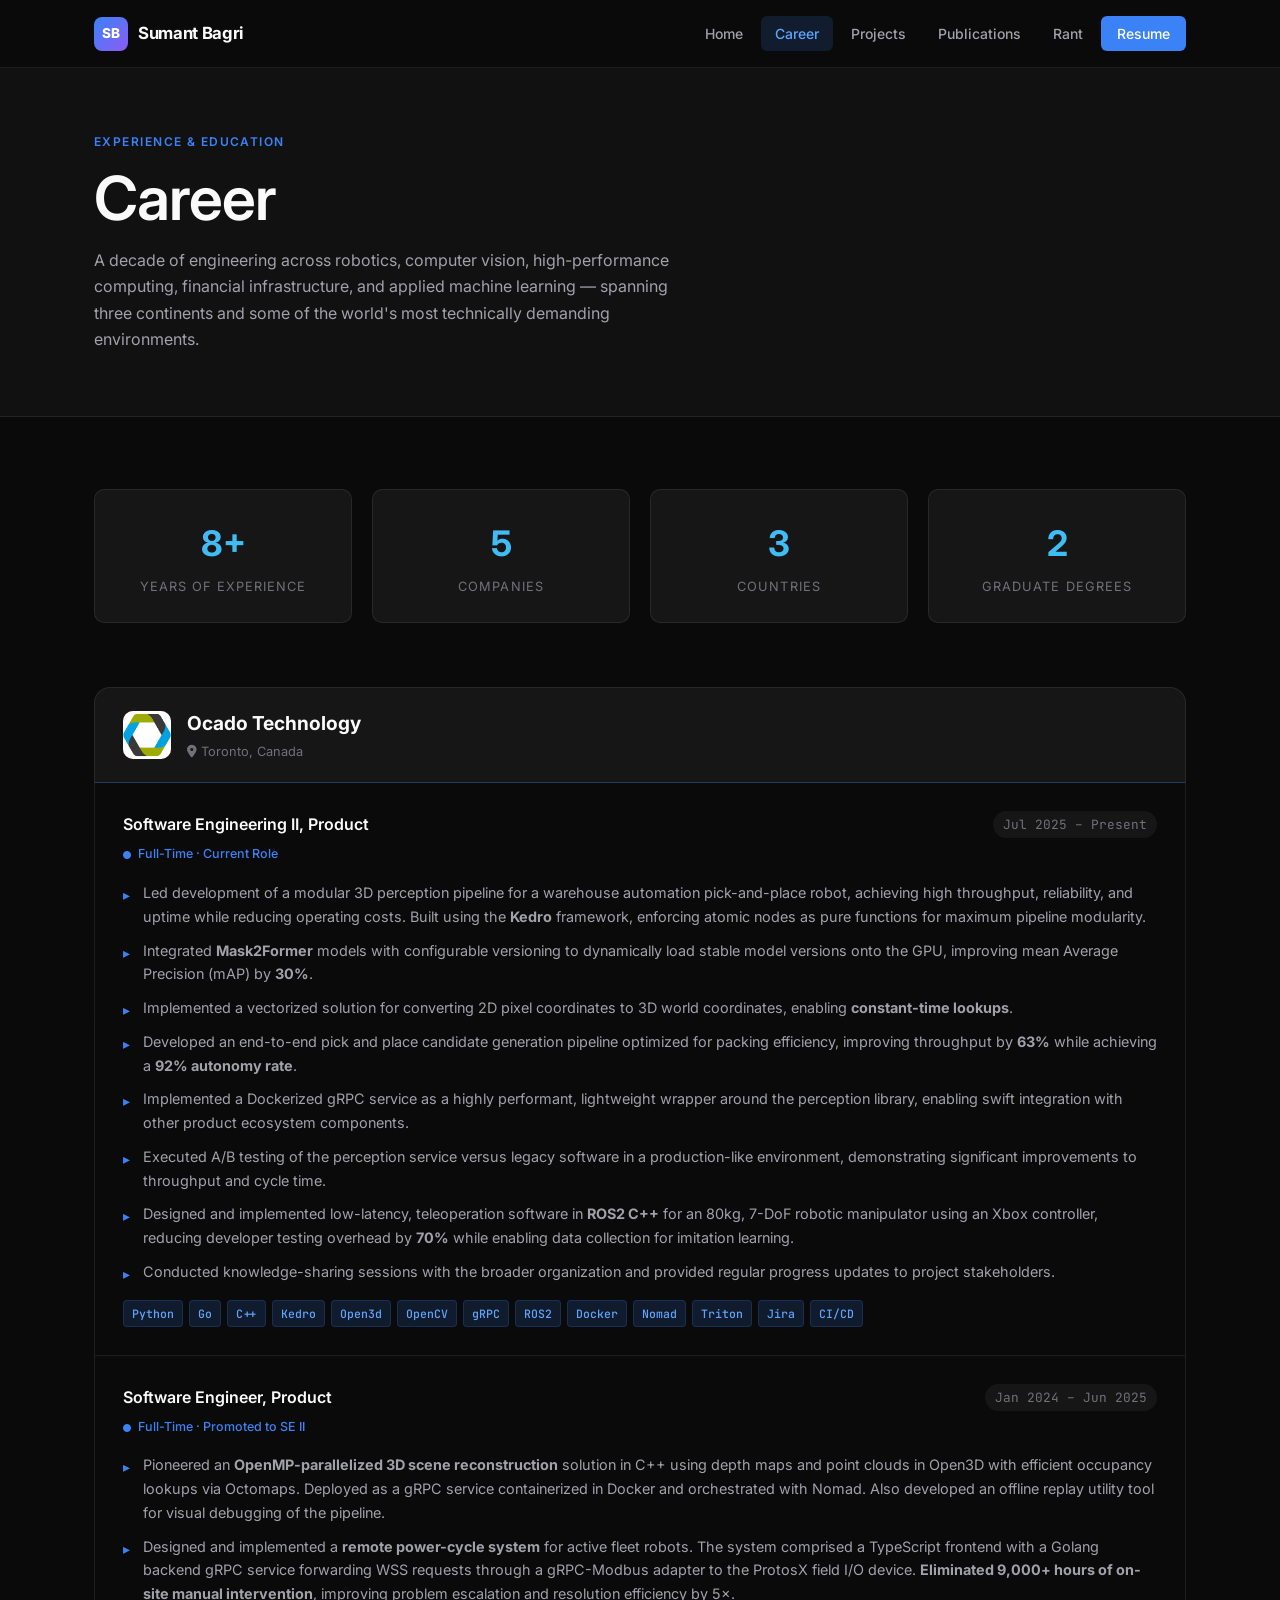
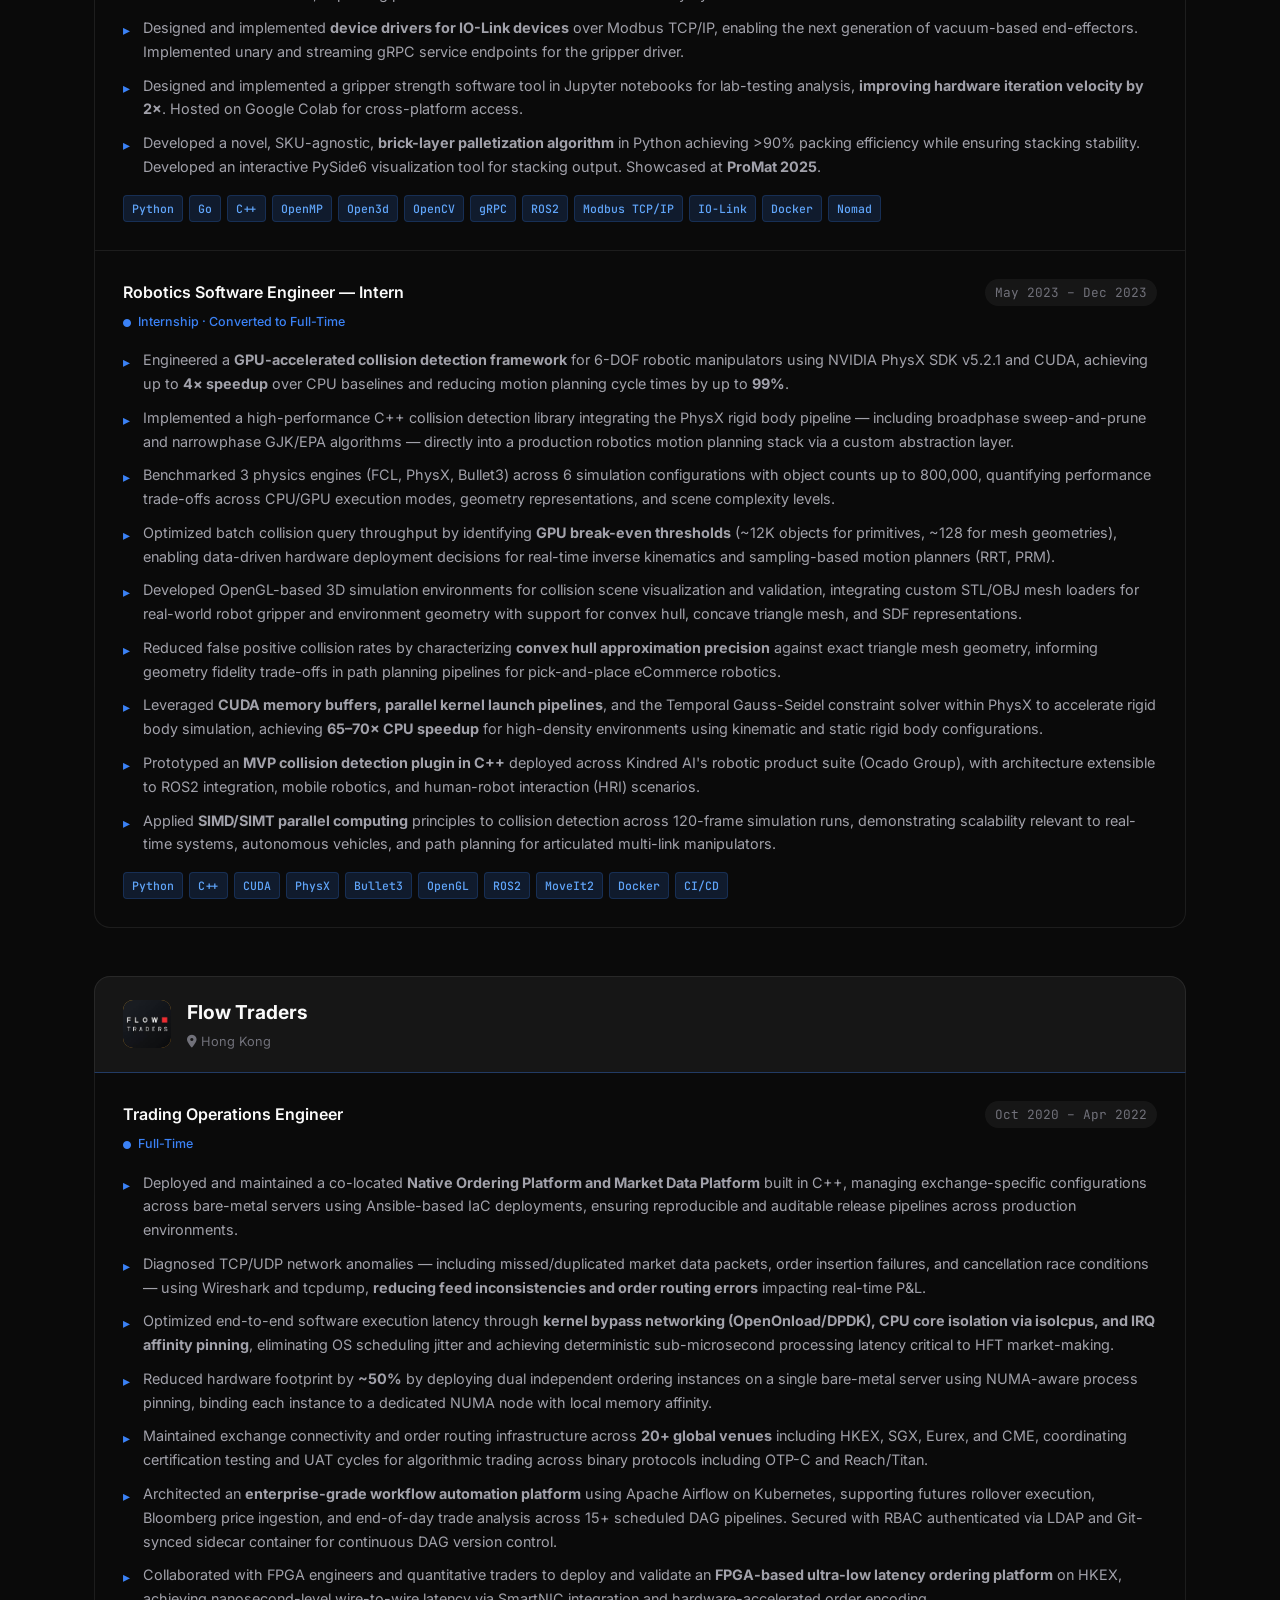
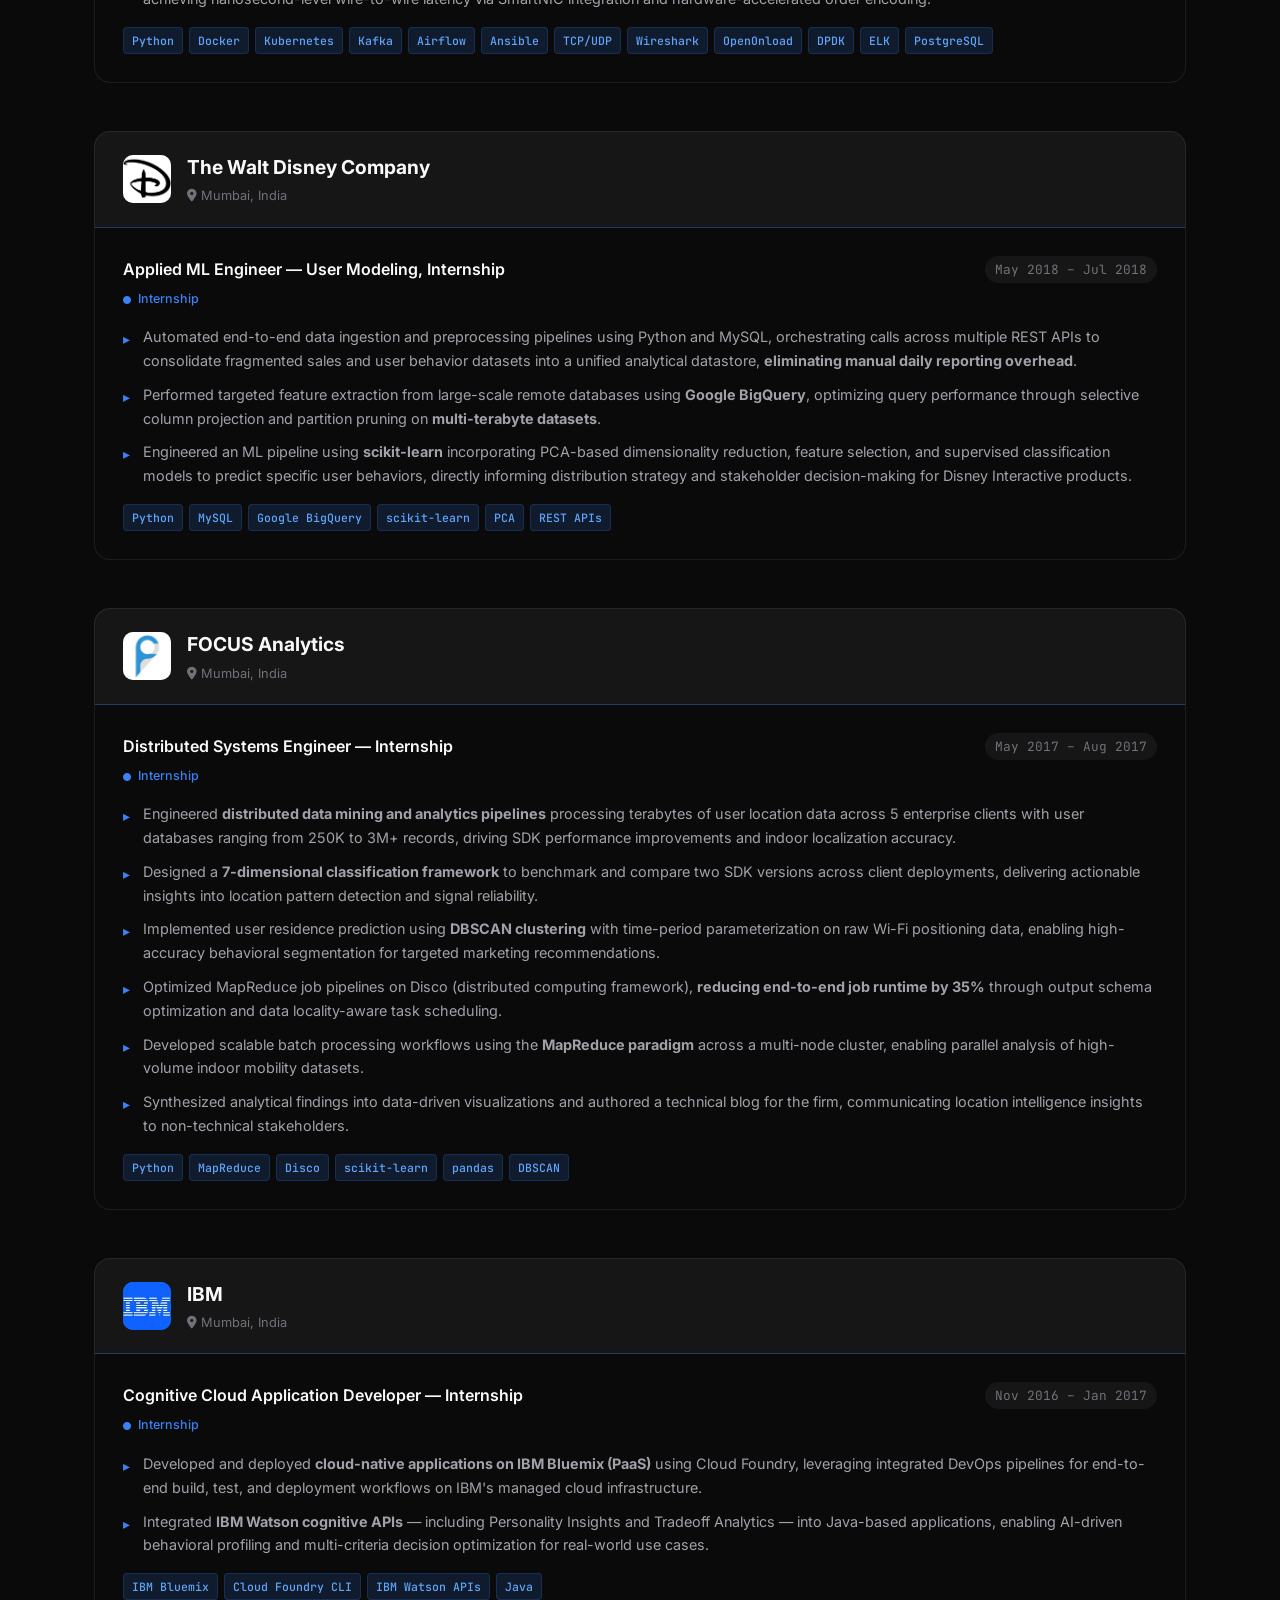
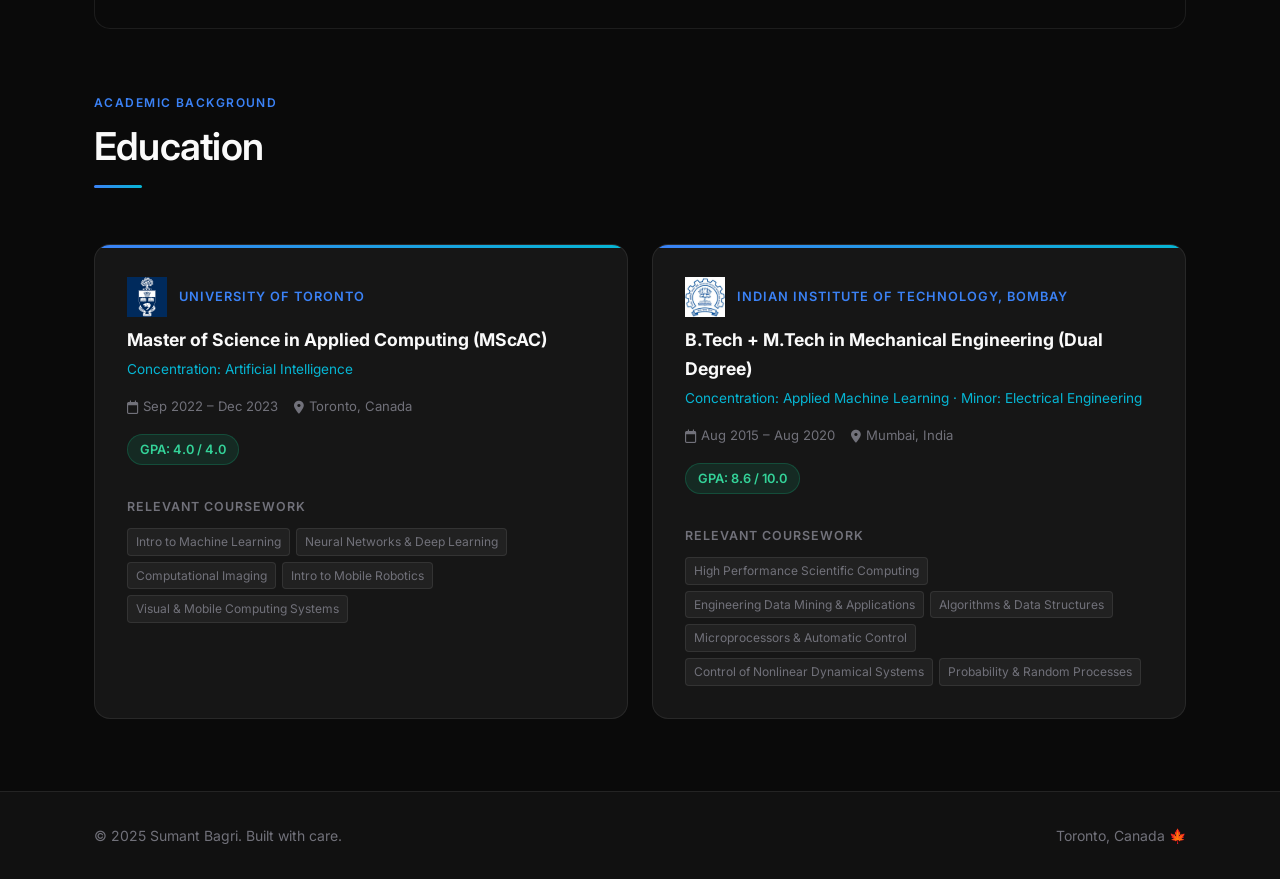
==== career.html @ d5272eb3 "Initial commit: launch personal portfolio site Add full static website with homepage, career timelin" ====
<!DOCTYPE html>
<html lang="en">
<head>
    <meta charset="UTF-8" />
    <meta name="viewport" content="width=device-width, initial-scale=1.0" />
    <title>Career — Sumant Bagri</title>
    <meta name="description" content="Career history and experience of Sumant Bagri — Robotics & AI Software Engineer." />
    <link rel="preconnect" href="https://fonts.googleapis.com" />
    <link rel="preconnect" href="https://fonts.gstatic.com" crossorigin />
    <link href="https://fonts.googleapis.com/css2?family=Inter:wght@400;500;600;700;800&family=JetBrains+Mono:wght@400;500&display=swap" rel="stylesheet" />
    <link rel="stylesheet" href="https://cdnjs.cloudflare.com/ajax/libs/font-awesome/6.5.0/css/all.min.css" />
    <link rel="stylesheet" href="css/style.css" />
</head>
<body>

<!-- NAVBAR -->
<nav class="navbar">
    <div class="nav-inner">
        <a href="index.html" class="nav-logo">
            <div class="logo-mark">SB</div>
            Sumant Bagri
        </a>
        <div class="nav-links">
            <a href="index.html">Home</a>
            <a href="career.html" class="active">Career</a>
            <a href="projects.html">Projects</a>
            <a href="publications.html">Publications</a>
            <a href="rant.html">Rant</a>
            <a href="resume.html" class="nav-cta">Resume</a>
        </div>
        <div class="nav-toggle" aria-label="Toggle navigation">
            <span></span><span></span><span></span>
        </div>
    </div>
</nav>

<!-- PAGE HERO -->
<div class="page-hero">
    <div class="container">
        <p class="eyebrow">Experience & Education</p>
        <h1>Career</h1>
        <p>
            A decade of engineering across robotics, computer vision, high-performance computing,
            financial infrastructure, and applied machine learning — spanning three continents and
            some of the world's most technically demanding environments.
        </p>
    </div>
</div>

<!-- MAIN CONTENT -->
<main class="section">
    <div class="container">

        <!-- Stats -->
        <div class="career-stats">
            <div class="stat-card fade-up">
                <div class="stat-number">8+</div>
                <div class="stat-label">Years of Experience</div>
            </div>
            <div class="stat-card fade-up fade-up-delay-1">
                <div class="stat-number">5</div>
                <div class="stat-label">Companies</div>
            </div>
            <div class="stat-card fade-up fade-up-delay-2">
                <div class="stat-number">3</div>
                <div class="stat-label">Countries</div>
            </div>
            <div class="stat-card fade-up fade-up-delay-3">
                <div class="stat-number">2</div>
                <div class="stat-label">Graduate Degrees</div>
            </div>
        </div>

        <!-- ── OCADO TECHNOLOGY ── -->
        <div class="company-block fade-up">
            <div class="company-header">
                <div class="company-logo co-ocado"><img src="assets/ocado_technology_logo.png" alt="Ocado Technology" /></div>
                <div>
                    <div class="company-name">Ocado Technology</div>
                    <div class="company-location"><i class="fas fa-map-marker-alt"></i> Toronto, Canada</div>
                </div>
            </div>
            <div class="company-roles">

                <!-- SE II -->
                <div class="role-entry">
                    <div class="role-header">
                        <span class="role-title">Software Engineering II, Product</span>
                        <span class="role-period">Jul 2025 – Present</span>
                    </div>
                    <div class="role-type"><i class="fas fa-circle" style="font-size: 0.5rem; margin-right: 4px;"></i> Full-Time · Current Role</div>
                    <ul class="role-achievements">
                        <li>Led development of a modular 3D perception pipeline for a warehouse automation pick-and-place robot, achieving high throughput, reliability, and uptime while reducing operating costs. Built using the <strong>Kedro</strong> framework, enforcing atomic nodes as pure functions for maximum pipeline modularity.</li>
                        <li>Integrated <strong>Mask2Former</strong> models with configurable versioning to dynamically load stable model versions onto the GPU, improving mean Average Precision (mAP) by <strong>30%</strong>.</li>
                        <li>Implemented a vectorized solution for converting 2D pixel coordinates to 3D world coordinates, enabling <strong>constant-time lookups</strong>.</li>
                        <li>Developed an end-to-end pick and place candidate generation pipeline optimized for packing efficiency, improving throughput by <strong>63%</strong> while achieving a <strong>92% autonomy rate</strong>.</li>
                        <li>Implemented a Dockerized gRPC service as a highly performant, lightweight wrapper around the perception library, enabling swift integration with other product ecosystem components.</li>
                        <li>Executed A/B testing of the perception service versus legacy software in a production-like environment, demonstrating significant improvements to throughput and cycle time.</li>
                        <li>Designed and implemented low-latency, teleoperation software in <strong>ROS2 C++</strong> for an 80kg, 7-DoF robotic manipulator using an Xbox controller, reducing developer testing overhead by <strong>70%</strong> while enabling data collection for imitation learning.</li>
                        <li>Conducted knowledge-sharing sessions with the broader organization and provided regular progress updates to project stakeholders.</li>
                    </ul>
                    <div class="role-skills">
                        <span class="role-skill">Python</span><span class="role-skill">Go</span><span class="role-skill">C++</span><span class="role-skill">Kedro</span><span class="role-skill">Open3d</span><span class="role-skill">OpenCV</span><span class="role-skill">gRPC</span><span class="role-skill">ROS2</span><span class="role-skill">Docker</span><span class="role-skill">Nomad</span><span class="role-skill">Triton</span><span class="role-skill">Jira</span><span class="role-skill">CI/CD</span>
                    </div>
                </div>

                <!-- SE -->
                <div class="role-entry">
                    <div class="role-header">
                        <span class="role-title">Software Engineer, Product</span>
                        <span class="role-period">Jan 2024 – Jun 2025</span>
                    </div>
                    <div class="role-type"><i class="fas fa-circle" style="font-size: 0.5rem; margin-right: 4px;"></i> Full-Time · Promoted to SE II</div>
                    <ul class="role-achievements">
                        <li>Pioneered an <strong>OpenMP-parallelized 3D scene reconstruction</strong> solution in C++ using depth maps and point clouds in Open3D with efficient occupancy lookups via Octomaps. Deployed as a gRPC service containerized in Docker and orchestrated with Nomad. Also developed an offline replay utility tool for visual debugging of the pipeline.</li>
                        <li>Designed and implemented a <strong>remote power-cycle system</strong> for active fleet robots. The system comprised a TypeScript frontend with a Golang backend gRPC service forwarding WSS requests through a gRPC-Modbus adapter to the ProtosX field I/O device. <strong>Eliminated 9,000+ hours of on-site manual intervention</strong>, improving problem escalation and resolution efficiency by 5×.</li>
                        <li>Designed and implemented <strong>device drivers for IO-Link devices</strong> over Modbus TCP/IP, enabling the next generation of vacuum-based end-effectors. Implemented unary and streaming gRPC service endpoints for the gripper driver.</li>
                        <li>Designed and implemented a gripper strength software tool in Jupyter notebooks for lab-testing analysis, <strong>improving hardware iteration velocity by 2×</strong>. Hosted on Google Colab for cross-platform access.</li>
                        <li>Developed a novel, SKU-agnostic, <strong>brick-layer palletization algorithm</strong> in Python achieving &gt;90% packing efficiency while ensuring stacking stability. Developed an interactive PySide6 visualization tool for stacking output. Showcased at <strong>ProMat 2025</strong>.</li>
                    </ul>
                    <div class="role-skills">
                        <span class="role-skill">Python</span><span class="role-skill">Go</span><span class="role-skill">C++</span><span class="role-skill">OpenMP</span><span class="role-skill">Open3d</span><span class="role-skill">OpenCV</span><span class="role-skill">gRPC</span><span class="role-skill">ROS2</span><span class="role-skill">Modbus TCP/IP</span><span class="role-skill">IO-Link</span><span class="role-skill">Docker</span><span class="role-skill">Nomad</span>
                    </div>
                </div>

                <!-- Intern -->
                <div class="role-entry">
                    <div class="role-header">
                        <span class="role-title">Robotics Software Engineer — Intern</span>
                        <span class="role-period">May 2023 – Dec 2023</span>
                    </div>
                    <div class="role-type"><i class="fas fa-circle" style="font-size: 0.5rem; margin-right: 4px;"></i> Internship · Converted to Full-Time</div>
                    <ul class="role-achievements">
                        <li>Engineered a <strong>GPU-accelerated collision detection framework</strong> for 6-DOF robotic manipulators using NVIDIA PhysX SDK v5.2.1 and CUDA, achieving up to <strong>4× speedup</strong> over CPU baselines and reducing motion planning cycle times by up to <strong>99%</strong>.</li>
                        <li>Implemented a high-performance C++ collision detection library integrating the PhysX rigid body pipeline — including broadphase sweep-and-prune and narrowphase GJK/EPA algorithms — directly into a production robotics motion planning stack via a custom abstraction layer.</li>
                        <li>Benchmarked 3 physics engines (FCL, PhysX, Bullet3) across 6 simulation configurations with object counts up to 800,000, quantifying performance trade-offs across CPU/GPU execution modes, geometry representations, and scene complexity levels.</li>
                        <li>Optimized batch collision query throughput by identifying <strong>GPU break-even thresholds</strong> (~12K objects for primitives, ~128 for mesh geometries), enabling data-driven hardware deployment decisions for real-time inverse kinematics and sampling-based motion planners (RRT, PRM).</li>
                        <li>Developed OpenGL-based 3D simulation environments for collision scene visualization and validation, integrating custom STL/OBJ mesh loaders for real-world robot gripper and environment geometry with support for convex hull, concave triangle mesh, and SDF representations.</li>
                        <li>Reduced false positive collision rates by characterizing <strong>convex hull approximation precision</strong> against exact triangle mesh geometry, informing geometry fidelity trade-offs in path planning pipelines for pick-and-place eCommerce robotics.</li>
                        <li>Leveraged <strong>CUDA memory buffers, parallel kernel launch pipelines</strong>, and the Temporal Gauss-Seidel constraint solver within PhysX to accelerate rigid body simulation, achieving <strong>65–70× CPU speedup</strong> for high-density environments using kinematic and static rigid body configurations.</li>
                        <li>Prototyped an <strong>MVP collision detection plugin in C++</strong> deployed across Kindred AI's robotic product suite (Ocado Group), with architecture extensible to ROS2 integration, mobile robotics, and human-robot interaction (HRI) scenarios.</li>
                        <li>Applied <strong>SIMD/SIMT parallel computing</strong> principles to collision detection across 120-frame simulation runs, demonstrating scalability relevant to real-time systems, autonomous vehicles, and path planning for articulated multi-link manipulators.</li>
                    </ul>
                    <div class="role-skills">
                        <span class="role-skill">Python</span><span class="role-skill">C++</span><span class="role-skill">CUDA</span><span class="role-skill">PhysX</span><span class="role-skill">Bullet3</span><span class="role-skill">OpenGL</span><span class="role-skill">ROS2</span><span class="role-skill">MoveIt2</span><span class="role-skill">Docker</span><span class="role-skill">CI/CD</span>
                    </div>
                </div>
            </div>
        </div>

        <!-- ── FLOW TRADERS ── -->
        <div class="company-block fade-up">
            <div class="company-header">
                <div class="company-logo co-flow"><img src="assets/ft_logo.jpeg" alt="Flow Traders" /></div>
                <div>
                    <div class="company-name">Flow Traders</div>
                    <div class="company-location"><i class="fas fa-map-marker-alt"></i> Hong Kong</div>
                </div>
            </div>
            <div class="company-roles">
                <div class="role-entry">
                    <div class="role-header">
                        <span class="role-title">Trading Operations Engineer</span>
                        <span class="role-period">Oct 2020 – Apr 2022</span>
                    </div>
                    <div class="role-type"><i class="fas fa-circle" style="font-size: 0.5rem; margin-right: 4px;"></i> Full-Time</div>
                    <ul class="role-achievements">
                        <li>Deployed and maintained a co-located <strong>Native Ordering Platform and Market Data Platform</strong> built in C++, managing exchange-specific configurations across bare-metal servers using Ansible-based IaC deployments, ensuring reproducible and auditable release pipelines across production environments.</li>
                        <li>Diagnosed TCP/UDP network anomalies — including missed/duplicated market data packets, order insertion failures, and cancellation race conditions — using Wireshark and tcpdump, <strong>reducing feed inconsistencies and order routing errors</strong> impacting real-time P&amp;L.</li>
                        <li>Optimized end-to-end software execution latency through <strong>kernel bypass networking (OpenOnload/DPDK), CPU core isolation via isolcpus, and IRQ affinity pinning</strong>, eliminating OS scheduling jitter and achieving deterministic sub-microsecond processing latency critical to HFT market-making.</li>
                        <li>Reduced hardware footprint by <strong>~50%</strong> by deploying dual independent ordering instances on a single bare-metal server using NUMA-aware process pinning, binding each instance to a dedicated NUMA node with local memory affinity.</li>
                        <li>Maintained exchange connectivity and order routing infrastructure across <strong>20+ global venues</strong> including HKEX, SGX, Eurex, and CME, coordinating certification testing and UAT cycles for algorithmic trading across binary protocols including OTP-C and Reach/Titan.</li>
                        <li>Architected an <strong>enterprise-grade workflow automation platform</strong> using Apache Airflow on Kubernetes, supporting futures rollover execution, Bloomberg price ingestion, and end-of-day trade analysis across 15+ scheduled DAG pipelines. Secured with RBAC authenticated via LDAP and Git-synced sidecar container for continuous DAG version control.</li>
                        <li>Collaborated with FPGA engineers and quantitative traders to deploy and validate an <strong>FPGA-based ultra-low latency ordering platform</strong> on HKEX, achieving nanosecond-level wire-to-wire latency via SmartNIC integration and hardware-accelerated order encoding.</li>
                    </ul>
                    <div class="role-skills">
                        <span class="role-skill">Python</span><span class="role-skill">Docker</span><span class="role-skill">Kubernetes</span><span class="role-skill">Kafka</span><span class="role-skill">Airflow</span><span class="role-skill">Ansible</span><span class="role-skill">TCP/UDP</span><span class="role-skill">Wireshark</span><span class="role-skill">OpenOnload</span><span class="role-skill">DPDK</span><span class="role-skill">ELK</span><span class="role-skill">PostgreSQL</span>
                    </div>
                </div>
            </div>
        </div>

        <!-- ── DISNEY ── -->
        <div class="company-block fade-up">
            <div class="company-header">
                <div class="company-logo co-disney"><img src="assets/walt_disney_logo.png" alt="The Walt Disney Company" /></div>
                <div>
                    <div class="company-name">The Walt Disney Company</div>
                    <div class="company-location"><i class="fas fa-map-marker-alt"></i> Mumbai, India</div>
                </div>
            </div>
            <div class="company-roles">
                <div class="role-entry">
                    <div class="role-header">
                        <span class="role-title">Applied ML Engineer — User Modeling, Internship</span>
                        <span class="role-period">May 2018 – Jul 2018</span>
                    </div>
                    <div class="role-type"><i class="fas fa-circle" style="font-size: 0.5rem; margin-right: 4px;"></i> Internship</div>
                    <ul class="role-achievements">
                        <li>Automated end-to-end data ingestion and preprocessing pipelines using Python and MySQL, orchestrating calls across multiple REST APIs to consolidate fragmented sales and user behavior datasets into a unified analytical datastore, <strong>eliminating manual daily reporting overhead</strong>.</li>
                        <li>Performed targeted feature extraction from large-scale remote databases using <strong>Google BigQuery</strong>, optimizing query performance through selective column projection and partition pruning on <strong>multi-terabyte datasets</strong>.</li>
                        <li>Engineered an ML pipeline using <strong>scikit-learn</strong> incorporating PCA-based dimensionality reduction, feature selection, and supervised classification models to predict specific user behaviors, directly informing distribution strategy and stakeholder decision-making for Disney Interactive products.</li>
                    </ul>
                    <div class="role-skills">
                        <span class="role-skill">Python</span><span class="role-skill">MySQL</span><span class="role-skill">Google BigQuery</span><span class="role-skill">scikit-learn</span><span class="role-skill">PCA</span><span class="role-skill">REST APIs</span>
                    </div>
                </div>
            </div>
        </div>

        <!-- ── FOCUS ANALYTICS ── -->
        <div class="company-block fade-up">
            <div class="company-header">
                <div class="company-logo co-focus"><img src="assets/focus_analytics_logo.jpeg" alt="FOCUS Analytics" /></div>
                <div>
                    <div class="company-name">FOCUS Analytics</div>
                    <div class="company-location"><i class="fas fa-map-marker-alt"></i> Mumbai, India</div>
                </div>
            </div>
            <div class="company-roles">
                <div class="role-entry">
                    <div class="role-header">
                        <span class="role-title">Distributed Systems Engineer — Internship</span>
                        <span class="role-period">May 2017 – Aug 2017</span>
                    </div>
                    <div class="role-type"><i class="fas fa-circle" style="font-size: 0.5rem; margin-right: 4px;"></i> Internship</div>
                    <ul class="role-achievements">
                        <li>Engineered <strong>distributed data mining and analytics pipelines</strong> processing terabytes of user location data across 5 enterprise clients with user databases ranging from 250K to 3M+ records, driving SDK performance improvements and indoor localization accuracy.</li>
                        <li>Designed a <strong>7-dimensional classification framework</strong> to benchmark and compare two SDK versions across client deployments, delivering actionable insights into location pattern detection and signal reliability.</li>
                        <li>Implemented user residence prediction using <strong>DBSCAN clustering</strong> with time-period parameterization on raw Wi-Fi positioning data, enabling high-accuracy behavioral segmentation for targeted marketing recommendations.</li>
                        <li>Optimized MapReduce job pipelines on Disco (distributed computing framework), <strong>reducing end-to-end job runtime by 35%</strong> through output schema optimization and data locality-aware task scheduling.</li>
                        <li>Developed scalable batch processing workflows using the <strong>MapReduce paradigm</strong> across a multi-node cluster, enabling parallel analysis of high-volume indoor mobility datasets.</li>
                        <li>Synthesized analytical findings into data-driven visualizations and authored a technical blog for the firm, communicating location intelligence insights to non-technical stakeholders.</li>
                    </ul>
                    <div class="role-skills">
                        <span class="role-skill">Python</span><span class="role-skill">MapReduce</span><span class="role-skill">Disco</span><span class="role-skill">scikit-learn</span><span class="role-skill">pandas</span><span class="role-skill">DBSCAN</span>
                    </div>
                </div>
            </div>
        </div>

        <!-- ── IBM ── -->
        <div class="company-block fade-up">
            <div class="company-header">
                <div class="company-logo co-ibm"><img src="assets/ibm_logo.jpeg" alt="IBM" /></div>
                <div>
                    <div class="company-name">IBM</div>
                    <div class="company-location"><i class="fas fa-map-marker-alt"></i> Mumbai, India</div>
                </div>
            </div>
            <div class="company-roles">
                <div class="role-entry">
                    <div class="role-header">
                        <span class="role-title">Cognitive Cloud Application Developer — Internship</span>
                        <span class="role-period">Nov 2016 – Jan 2017</span>
                    </div>
                    <div class="role-type"><i class="fas fa-circle" style="font-size: 0.5rem; margin-right: 4px;"></i> Internship</div>
                    <ul class="role-achievements">
                        <li>Developed and deployed <strong>cloud-native applications on IBM Bluemix (PaaS)</strong> using Cloud Foundry, leveraging integrated DevOps pipelines for end-to-end build, test, and deployment workflows on IBM's managed cloud infrastructure.</li>
                        <li>Integrated <strong>IBM Watson cognitive APIs</strong> — including Personality Insights and Tradeoff Analytics — into Java-based applications, enabling AI-driven behavioral profiling and multi-criteria decision optimization for real-world use cases.</li>
                    </ul>
                    <div class="role-skills">
                        <span class="role-skill">IBM Bluemix</span><span class="role-skill">Cloud Foundry CLI</span><span class="role-skill">IBM Watson APIs</span><span class="role-skill">Java</span>
                    </div>
                </div>
            </div>
        </div>

        <!-- ── EDUCATION ── -->
        <div class="fade-up" style="margin-top: 64px;">
            <div class="section-header">
                <p class="eyebrow">Academic Background</p>
                <h2>Education</h2>
                <span class="section-divider"></span>
            </div>
            <div class="edu-grid">
                <div class="edu-card fade-up fade-up-delay-1">
                    <div class="edu-logo-header">
                        <img src="assets/uoft_logo.png" alt="University of Toronto" class="edu-logo" />
                        <div class="edu-institution">University of Toronto</div>
                    </div>
                    <div class="edu-degree">Master of Science in Applied Computing (MScAC)</div>
                    <div class="edu-conc">Concentration: Artificial Intelligence</div>
                    <div class="edu-meta">
                        <span class="edu-meta-item"><i class="far fa-calendar"></i> Sep 2022 – Dec 2023</span>
                        <span class="edu-meta-item"><i class="fas fa-map-marker-alt"></i> Toronto, Canada</span>
                    </div>
                    <div class="edu-gpa">GPA: 4.0 / 4.0</div>
                    <div class="coursework">
                        <div class="coursework-title">Relevant Coursework</div>
                        <div class="course-tags">
                            <span class="course-tag">Intro to Machine Learning</span>
                            <span class="course-tag">Neural Networks & Deep Learning</span>
                            <span class="course-tag">Computational Imaging</span>
                            <span class="course-tag">Intro to Mobile Robotics</span>
                            <span class="course-tag">Visual & Mobile Computing Systems</span>
                        </div>
                    </div>
                </div>
                <div class="edu-card fade-up fade-up-delay-2">
                    <div class="edu-logo-header">
                        <img src="assets/iitb_logo.jpg" alt="IIT Bombay" class="edu-logo" />
                        <div class="edu-institution">Indian Institute of Technology, Bombay</div>
                    </div>
                    <div class="edu-degree">B.Tech + M.Tech in Mechanical Engineering (Dual Degree)</div>
                    <div class="edu-conc">Concentration: Applied Machine Learning · Minor: Electrical Engineering</div>
                    <div class="edu-meta">
                        <span class="edu-meta-item"><i class="far fa-calendar"></i> Aug 2015 – Aug 2020</span>
                        <span class="edu-meta-item"><i class="fas fa-map-marker-alt"></i> Mumbai, India</span>
                    </div>
                    <div class="edu-gpa">GPA: 8.6 / 10.0</div>
                    <div class="coursework">
                        <div class="coursework-title">Relevant Coursework</div>
                        <div class="course-tags">
                            <span class="course-tag">High Performance Scientific Computing</span>
                            <span class="course-tag">Engineering Data Mining & Applications</span>
                            <span class="course-tag">Algorithms & Data Structures</span>
                            <span class="course-tag">Microprocessors & Automatic Control</span>
                            <span class="course-tag">Control of Nonlinear Dynamical Systems</span>
                            <span class="course-tag">Probability & Random Processes</span>
                        </div>
                    </div>
                </div>
            </div>
        </div>

    </div>
</main>

<!-- FOOTER -->
<footer>
    <div class="footer-inner">
        <p>© 2025 Sumant Bagri. Built with care.</p>
        <p>Toronto, Canada 🍁</p>
    </div>
</footer>

<script src="js/main.js"></script>
</body>
</html>
---- css/style.css ----
/* =========================================================
   SUMANT BAGRI — Personal Website Stylesheet
   ========================================================= */

/* === 1. VARIABLES & RESET === */
:root {
    --bg: #0a0a0a;
    --surface: #111111;
    --card: #161616;
    --card-hover: #1c1c1c;
    --border: rgba(255, 255, 255, 0.08);
    --border-accent: rgba(59, 130, 246, 0.35);

    --blue: #3b82f6;
    --blue-light: #60a5fa;
    --blue-glow: rgba(59, 130, 246, 0.15);
    --violet: #8b5cf6;
    --violet-light: #a78bfa;
    --cyan: #06b6d4;
    --cyan-light: #22d3ee;
    --emerald: #10b981;
    --emerald-light: #34d399;
    --amber: #f59e0b;

    --text: #fafafa;
    --text-2: #a1a1aa;
    --text-3: #71717a;

    --font: 'Inter', -apple-system, BlinkMacSystemFont, 'Segoe UI', sans-serif;
    --font-mono: 'JetBrains Mono', 'Fira Code', 'Consolas', monospace;

    --nav-h: 68px;
    --radius: 10px;
    --radius-lg: 16px;
    --max-w: 1140px;
    --ease: cubic-bezier(0.4, 0, 0.2, 1);
    --transition: 0.25s cubic-bezier(0.4, 0, 0.2, 1);
}

*, *::before, *::after { box-sizing: border-box; margin: 0; padding: 0; }

html { scroll-behavior: smooth; font-size: 16px; }

body {
    font-family: var(--font);
    background: var(--bg);
    color: var(--text);
    line-height: 1.65;
    overflow-x: hidden;
    -webkit-font-smoothing: antialiased;
}

::-webkit-scrollbar { width: 5px; }
::-webkit-scrollbar-track { background: var(--bg); }
::-webkit-scrollbar-thumb { background: var(--blue); border-radius: 3px; }

img { max-width: 100%; display: block; }
a { color: inherit; text-decoration: none; }
ul { list-style: none; }

/* === 2. TYPOGRAPHY === */
h1, h2, h3, h4, h5 { line-height: 1.2; font-weight: 600; letter-spacing: -0.02em; }
h1 { font-size: clamp(2.4rem, 5vw, 3.8rem); }
h2 { font-size: clamp(1.8rem, 3vw, 2.4rem); }
h3 { font-size: clamp(1.2rem, 2vw, 1.5rem); }
h4 { font-size: 1.1rem; font-weight: 600; }
p { color: var(--text-2); }

.gradient-text {
    background: linear-gradient(135deg, var(--blue-light), var(--cyan-light), var(--violet-light));
    -webkit-background-clip: text;
    -webkit-text-fill-color: transparent;
    background-clip: text;
}

/* === 3. LAYOUT UTILITIES === */
.container { max-width: var(--max-w); margin: 0 auto; padding: 0 24px; }

.section { padding: 72px 0; }

.section-header { margin-bottom: 56px; }
.section-header .eyebrow {
    font-size: 0.75rem;
    font-weight: 600;
    letter-spacing: 0.12em;
    text-transform: uppercase;
    color: var(--blue);
    margin-bottom: 10px;
}
.section-header h2 { color: var(--text); margin-bottom: 12px; }
.section-header p { max-width: 560px; }
.section-divider {
    display: block;
    width: 48px;
    height: 3px;
    background: linear-gradient(90deg, var(--blue), var(--cyan));
    border-radius: 2px;
    margin-top: 16px;
}

/* === 4. NAVBAR === */
.navbar {
    position: fixed;
    top: 0; left: 0; right: 0;
    height: var(--nav-h);
    z-index: 1000;
    background: rgba(10, 10, 10, 0.85);
    backdrop-filter: blur(16px);
    -webkit-backdrop-filter: blur(16px);
    border-bottom: 1px solid var(--border);
    transition: background var(--transition);
}
.navbar.scrolled { background: rgba(10, 10, 10, 0.96); }
.nav-inner {
    max-width: var(--max-w);
    margin: 0 auto;
    padding: 0 24px;
    height: 100%;
    display: flex;
    align-items: center;
    justify-content: space-between;
}
.nav-logo {
    display: flex;
    align-items: center;
    gap: 10px;
    font-weight: 700;
    font-size: 1.05rem;
    letter-spacing: -0.02em;
    color: var(--text);
    transition: opacity var(--transition);
}
.nav-logo:hover { opacity: 0.85; }
.logo-mark {
    width: 34px; height: 34px;
    background: linear-gradient(135deg, var(--blue), var(--violet));
    border-radius: 8px;
    display: flex; align-items: center; justify-content: center;
    font-size: 0.85rem; font-weight: 800; color: #fff;
}
.nav-links {
    display: flex;
    align-items: center;
    gap: 4px;
}
.nav-links a {
    padding: 6px 14px;
    border-radius: 6px;
    font-size: 0.875rem;
    font-weight: 500;
    color: var(--text-2);
    transition: all var(--transition);
}
.nav-links a:hover { color: var(--text); background: rgba(255,255,255,0.06); }
.nav-links a.active { color: var(--blue-light); background: var(--blue-glow); }
.nav-cta {
    background: var(--blue) !important;
    color: #fff !important;
    padding: 6px 16px !important;
}
.nav-cta:hover { background: var(--blue-light) !important; }

.nav-toggle { display: none; flex-direction: column; gap: 5px; cursor: pointer; }
.nav-toggle span {
    display: block; width: 22px; height: 2px;
    background: var(--text-2); border-radius: 2px;
    transition: all var(--transition);
}

/* === 5. HERO SECTION === */
.hero {
    min-height: 100vh;
    display: flex;
    align-items: center;
    padding-top: var(--nav-h);
    position: relative;
    overflow: hidden;
}
.hero::before {
    content: '';
    position: absolute;
    inset: 0;
    background:
        radial-gradient(ellipse 60% 50% at 70% 40%, rgba(59,130,246,0.08) 0%, transparent 70%),
        radial-gradient(ellipse 40% 30% at 20% 70%, rgba(139,92,246,0.06) 0%, transparent 60%);
    pointer-events: none;
}
.hero-grid {
    background-image:
        linear-gradient(rgba(59,130,246,0.025) 1px, transparent 1px),
        linear-gradient(90deg, rgba(59,130,246,0.025) 1px, transparent 1px);
    background-size: 48px 48px;
    position: absolute;
    inset: 0;
    pointer-events: none;
}
.hero-inner {
    display: grid;
    grid-template-columns: 1fr 500px;
    gap: 32px;
    align-items: center;
    width: 100%;
    max-width: var(--max-w);
    margin: 0 auto;
    padding: 0 24px;
    position: relative;
}
.hero-eyebrow {
    font-size: 0.8rem;
    font-weight: 600;
    letter-spacing: 0.15em;
    text-transform: uppercase;
    color: var(--cyan);
    margin-bottom: 16px;
    display: flex;
    align-items: center;
    gap: 10px;
}
.hero-eyebrow::before {
    content: '';
    display: inline-block;
    width: 24px; height: 1px;
    background: var(--cyan);
}
.hero h1 { margin-bottom: 12px; }
.hero-role {
    font-size: clamp(1.1rem, 2.2vw, 1.4rem);
    font-weight: 400;
    color: var(--text-2);
    margin-bottom: 24px;
}
.hero-description {
    font-size: 1rem;
    color: var(--text-2);
    max-width: 540px;
    margin-bottom: 36px;
    line-height: 1.75;
}
.hero-actions {
    display: flex;
    flex-wrap: wrap;
    gap: 12px;
    margin-bottom: 48px;
}
.btn-primary {
    display: inline-flex;
    align-items: center;
    gap: 8px;
    padding: 11px 24px;
    background: var(--blue);
    color: #fff;
    border-radius: var(--radius);
    font-size: 0.9rem;
    font-weight: 600;
    transition: all var(--transition);
    border: 1px solid transparent;
}
.btn-primary:hover { background: var(--blue-light); transform: translateY(-1px); box-shadow: 0 8px 24px rgba(59,130,246,0.35); }
.btn-secondary {
    display: inline-flex;
    align-items: center;
    gap: 8px;
    padding: 11px 24px;
    background: transparent;
    color: var(--text-2);
    border-radius: var(--radius);
    font-size: 0.9rem;
    font-weight: 600;
    transition: all var(--transition);
    border: 1px solid var(--border);
}
.btn-secondary:hover { color: var(--text); border-color: var(--blue); background: var(--blue-glow); transform: translateY(-1px); }
.hero-social {
    display: flex;
    align-items: center;
    gap: 16px;
}
.hero-social a {
    width: 36px; height: 36px;
    display: flex; align-items: center; justify-content: center;
    border-radius: 8px;
    border: 1px solid var(--border);
    color: var(--text-3);
    font-size: 0.95rem;
    transition: all var(--transition);
}
.hero-social a:hover { color: var(--blue); border-color: var(--blue); background: var(--blue-glow); }

/* Portrait */
.hero-portrait-wrap {
    display: flex;
    justify-content: center;
    align-items: center;
    position: relative;
    width: 500px;
    height: 500px;
    flex-shrink: 0;
    overflow: visible;
}
.portrait-ring {
    width: 320px; height: 320px;
    border-radius: 50%;
    background: linear-gradient(135deg, var(--blue), var(--violet), var(--cyan));
    padding: 3px;
    position: relative;
}
.portrait-ring::before {
    content: '';
    position: absolute;
    inset: -8px;
    border-radius: 50%;
    background: conic-gradient(from 0deg, var(--blue), var(--cyan), var(--violet), var(--blue));
    opacity: 0.25;
    animation: spin 8s linear infinite;
    filter: blur(2px);
}
.portrait-inner {
    width: 100%; height: 100%;
    border-radius: 50%;
    overflow: hidden;
    background: var(--card);
    position: relative;
    z-index: 1;
}
.portrait-inner img {
    width: 100%; height: 100%;
    object-fit: cover;
    object-position: center 80%;
}

/* === 6. ABOUT SECTION === */
.about { background: var(--surface); }
.about-grid {
    display: grid;
    grid-template-columns: 1fr 1fr;
    gap: 48px;
}
.about-card {
    background: var(--card);
    border: 1px solid var(--border);
    border-radius: var(--radius-lg);
    padding: 32px;
    transition: border-color var(--transition);
}
.about-card:hover { border-color: var(--border-accent); }
.about-card p { margin-bottom: 16px; }
.about-card p:last-child { margin-bottom: 0; }
.about-full { grid-column: 1 / -1; }

/* === 7. SKILLS SECTION === */
.skills-grid {
    display: grid;
    grid-template-columns: repeat(auto-fit, minmax(280px, 1fr));
    gap: 24px;
}
.skill-group {
    background: var(--card);
    border: 1px solid var(--border);
    border-radius: var(--radius-lg);
    padding: 28px;
    transition: all var(--transition);
}
.skill-group:hover { border-color: var(--border-accent); transform: translateY(-2px); }
.skill-group-header {
    display: flex;
    align-items: center;
    gap: 10px;
    margin-bottom: 20px;
}
.skill-group-icon {
    width: 36px; height: 36px;
    border-radius: 8px;
    display: flex; align-items: center; justify-content: center;
    font-size: 1rem;
}
.skill-group-icon.blue { background: rgba(59,130,246,0.15); color: var(--blue-light); }
.skill-group-icon.violet { background: rgba(139,92,246,0.15); color: var(--violet-light); }
.skill-group-icon.cyan { background: rgba(6,182,212,0.15); color: var(--cyan-light); }
.skill-group-icon.emerald { background: rgba(16,185,129,0.15); color: var(--emerald-light); }
.skill-group-icon.amber { background: rgba(245,158,11,0.15); color: var(--amber); }
.skill-group-title { font-size: 0.85rem; font-weight: 600; color: var(--text-2); text-transform: uppercase; letter-spacing: 0.08em; }
.skill-tags { display: flex; flex-wrap: wrap; gap: 8px; }
.skill-tag {
    padding: 4px 10px;
    border-radius: 5px;
    font-size: 0.78rem;
    font-weight: 500;
    font-family: var(--font-mono);
    background: rgba(255,255,255,0.05);
    color: var(--text-2);
    border: 1px solid var(--border);
    transition: all var(--transition);
}
.skill-tag:hover { color: var(--blue-light); border-color: var(--border-accent); background: var(--blue-glow); }

/* Soft skills */
.soft-skills-grid {
    display: grid;
    grid-template-columns: repeat(auto-fit, minmax(200px, 1fr));
    gap: 16px;
    margin-top: 24px;
}
.soft-skill-card {
    background: var(--card);
    border: 1px solid var(--border);
    border-radius: var(--radius);
    padding: 20px;
    text-align: center;
    transition: all var(--transition);
}
.soft-skill-card:hover { border-color: var(--border-accent); transform: translateY(-2px); }
.soft-skill-card .icon { font-size: 1.6rem; margin-bottom: 10px; }
.soft-skill-card h4 { font-size: 0.9rem; color: var(--text); margin-bottom: 6px; }
.soft-skill-card p { font-size: 0.8rem; color: var(--text-3); }

/* === 8. VISION SECTION === */
.vision { background: var(--surface); }
.vision-content {
    max-width: 840px;
}
.vision-content p {
    font-size: 1.05rem;
    line-height: 1.85;
    margin-bottom: 20px;
    color: var(--text-2);
}
.vision-highlight {
    border-left: 3px solid var(--blue);
    padding-left: 24px;
    margin: 32px 0;
}
.vision-highlight p {
    font-size: 1.1rem;
    color: var(--text);
    font-style: italic;
}

/* === 9. HOBBIES SECTION === */
.hobbies-grid {
    display: grid;
    grid-template-columns: repeat(auto-fit, minmax(220px, 1fr));
    gap: 20px;
}
.hobby-card {
    background: var(--card);
    border: 1px solid var(--border);
    border-radius: var(--radius-lg);
    padding: 28px 24px;
    transition: all var(--transition);
    text-align: center;
}
.hobby-card:hover { border-color: var(--border-accent); transform: translateY(-4px); box-shadow: 0 12px 32px rgba(0,0,0,0.3); }
.hobby-icon { font-size: 2.4rem; margin-bottom: 14px; }
.hobby-card h3 { font-size: 1rem; color: var(--text); margin-bottom: 8px; }
.hobby-card p { font-size: 0.875rem; color: var(--text-3); line-height: 1.6; }

/* === 10. IMPACT STATEMENT === */
.impact { background: linear-gradient(135deg, rgba(59,130,246,0.05) 0%, rgba(139,92,246,0.05) 100%); }
.impact-card {
    background: var(--card);
    border: 1px solid var(--border-accent);
    border-radius: var(--radius-lg);
    padding: 48px;
    max-width: 800px;
    margin: 0 auto;
    text-align: center;
    position: relative;
    overflow: hidden;
}
.impact-card::before {
    content: '';
    position: absolute;
    top: 0; left: 0; right: 0;
    height: 2px;
    background: linear-gradient(90deg, var(--blue), var(--cyan), var(--violet));
}
.impact-card .quote-mark {
    font-size: 4rem;
    color: var(--blue);
    opacity: 0.3;
    line-height: 1;
    font-family: Georgia, serif;
    margin-bottom: 12px;
}
.impact-card p {
    font-size: 1.05rem;
    line-height: 1.85;
    color: var(--text-2);
}
.impact-card p strong { color: var(--text); }

/* === 11. CONTACT SECTION === */
.contact-grid {
    display: grid;
    grid-template-columns: 1fr 1fr;
    gap: 32px;
    max-width: 800px;
}
.contact-item {
    display: flex;
    align-items: center;
    gap: 16px;
    padding: 20px;
    background: var(--card);
    border: 1px solid var(--border);
    border-radius: var(--radius);
    transition: all var(--transition);
    color: var(--text-2);
}
.contact-item:hover { border-color: var(--border-accent); color: var(--text); }
.contact-icon {
    width: 44px; height: 44px;
    border-radius: 10px;
    background: var(--blue-glow);
    display: flex; align-items: center; justify-content: center;
    font-size: 1.1rem;
    color: var(--blue-light);
    flex-shrink: 0;
}
.contact-info { flex: 1; overflow: hidden; }
.contact-label { font-size: 0.75rem; color: var(--text-3); text-transform: uppercase; letter-spacing: 0.08em; margin-bottom: 3px; }
.contact-value { font-size: 0.9rem; font-weight: 500; color: var(--text); overflow: hidden; text-overflow: ellipsis; white-space: nowrap; }

/* === 12. FOOTER === */
footer {
    background: var(--surface);
    border-top: 1px solid var(--border);
    padding: 32px 0;
}
.footer-inner {
    display: flex;
    align-items: center;
    justify-content: space-between;
    max-width: var(--max-w);
    margin: 0 auto;
    padding: 0 24px;
}
.footer-inner p { font-size: 0.875rem; color: var(--text-3); }

/* ============================================================
   CAREER PAGE
   ============================================================ */
.page-hero {
    padding: calc(var(--nav-h) + 64px) 0 64px;
    background: var(--surface);
    border-bottom: 1px solid var(--border);
}
.page-hero .eyebrow {
    font-size: 0.75rem;
    font-weight: 600;
    letter-spacing: 0.12em;
    text-transform: uppercase;
    color: var(--blue);
    margin-bottom: 10px;
}
.page-hero h1 { color: var(--text); margin-bottom: 12px; }
.page-hero p { max-width: 600px; font-size: 1rem; }

.career-stats {
    display: grid;
    grid-template-columns: repeat(4, 1fr);
    gap: 20px;
    margin-bottom: 64px;
}
.stat-card {
    background: var(--card);
    border: 1px solid var(--border);
    border-radius: var(--radius);
    padding: 24px;
    text-align: center;
    transition: all var(--transition);
}
.stat-card:hover { border-color: var(--border-accent); }
.stat-number {
    font-size: 2.2rem;
    font-weight: 700;
    background: linear-gradient(135deg, var(--blue-light), var(--cyan-light));
    -webkit-background-clip: text;
    -webkit-text-fill-color: transparent;
    background-clip: text;
}
.stat-label { font-size: 0.8rem; color: var(--text-3); text-transform: uppercase; letter-spacing: 0.08em; margin-top: 4px; }

/* Company Card */
.company-block {
    margin-bottom: 48px;
}
.company-header {
    display: flex;
    align-items: center;
    gap: 16px;
    padding: 20px 28px;
    background: var(--card);
    border: 1px solid var(--border);
    border-radius: var(--radius-lg) var(--radius-lg) 0 0;
    border-bottom: 1px solid var(--border-accent);
}
.company-logo {
    width: 48px; height: 48px;
    border-radius: 10px;
    display: flex; align-items: center; justify-content: center;
    font-size: 1.2rem;
    font-weight: 800;
    color: #fff;
    flex-shrink: 0;
    overflow: hidden;
}
.company-logo img {
    width: 100%; height: 100%;
    object-fit: contain;
}
.co-ocado { background: linear-gradient(135deg, #e53e3e, #c53030); }
.co-flow { background: linear-gradient(135deg, #d69e2e, #b7791f); }
.co-disney { background: linear-gradient(135deg, #3182ce, #2c5282); }
.co-focus { background: linear-gradient(135deg, #38a169, #276749); }
.co-ibm { background: linear-gradient(135deg, #3b82f6, #1d4ed8); }

.company-name { font-size: 1.2rem; font-weight: 700; color: var(--text); }
.company-location { font-size: 0.8rem; color: var(--text-3); margin-top: 2px; }
.company-roles {
    border: 1px solid var(--border);
    border-top: none;
    border-radius: 0 0 var(--radius-lg) var(--radius-lg);
    overflow: hidden;
}
.role-entry {
    padding: 28px;
    border-bottom: 1px solid var(--border);
    transition: background var(--transition);
}
.role-entry:last-child { border-bottom: none; }
.role-entry:hover { background: var(--card-hover); }
.role-header {
    display: flex;
    justify-content: space-between;
    align-items: flex-start;
    margin-bottom: 6px;
    flex-wrap: wrap;
    gap: 8px;
}
.role-title { font-size: 1rem; font-weight: 600; color: var(--text); }
.role-period {
    font-size: 0.8rem;
    color: var(--text-3);
    background: rgba(255,255,255,0.05);
    padding: 3px 10px;
    border-radius: 20px;
    font-family: var(--font-mono);
    white-space: nowrap;
}
.role-type { font-size: 0.78rem; color: var(--blue); font-weight: 500; margin-bottom: 16px; }
.role-achievements {
    margin: 16px 0;
}
.role-achievements li {
    position: relative;
    padding-left: 20px;
    margin-bottom: 10px;
    font-size: 0.9rem;
    color: var(--text-2);
    line-height: 1.65;
}
.role-achievements li::before {
    content: '▸';
    color: var(--blue);
    position: absolute;
    left: 0;
    top: 2px;
}
.role-skills { display: flex; flex-wrap: wrap; gap: 6px; margin-top: 16px; }
.role-skill {
    font-size: 0.72rem;
    font-weight: 500;
    font-family: var(--font-mono);
    padding: 3px 8px;
    border-radius: 4px;
    background: var(--blue-glow);
    color: var(--blue-light);
    border: 1px solid rgba(59,130,246,0.2);
}

/* Education */
.edu-grid {
    display: grid;
    grid-template-columns: 1fr 1fr;
    gap: 24px;
    margin-top: 40px;
}
.edu-card {
    background: var(--card);
    border: 1px solid var(--border);
    border-radius: var(--radius-lg);
    padding: 32px;
    transition: all var(--transition);
    position: relative;
    overflow: hidden;
}
.edu-card::before {
    content: '';
    position: absolute;
    top: 0; left: 0; right: 0;
    height: 3px;
    background: linear-gradient(90deg, var(--blue), var(--cyan));
}
.edu-card:hover { border-color: var(--border-accent); transform: translateY(-2px); }
.edu-logo-header { display: flex; align-items: center; gap: 12px; margin-bottom: 8px; }
.edu-logo { width: 40px; height: 40px; object-fit: contain; flex-shrink: 0; }
.edu-logo-header .edu-institution { margin-bottom: 0; }
.edu-institution { font-size: 0.8rem; font-weight: 600; color: var(--blue); text-transform: uppercase; letter-spacing: 0.08em; margin-bottom: 8px; }
.edu-degree { font-size: 1.1rem; font-weight: 700; color: var(--text); margin-bottom: 4px; }
.edu-conc { font-size: 0.85rem; color: var(--cyan); margin-bottom: 16px; }
.edu-meta { display: flex; gap: 16px; flex-wrap: wrap; margin-bottom: 16px; }
.edu-meta-item { font-size: 0.82rem; color: var(--text-3); display: flex; align-items: center; gap: 5px; }
.edu-meta-item strong { color: var(--text-2); }
.edu-gpa {
    display: inline-block;
    padding: 4px 12px;
    background: rgba(16,185,129,0.12);
    color: var(--emerald-light);
    border-radius: 20px;
    font-size: 0.8rem;
    font-weight: 600;
    border: 1px solid rgba(16,185,129,0.25);
    margin-bottom: 16px;
}
.coursework { margin-top: 16px; }
.coursework-title { font-size: 0.78rem; font-weight: 600; color: var(--text-3); text-transform: uppercase; letter-spacing: 0.08em; margin-bottom: 10px; }
.course-tags { display: flex; flex-wrap: wrap; gap: 6px; }
.course-tag {
    font-size: 0.75rem;
    padding: 3px 8px;
    border-radius: 4px;
    background: rgba(255,255,255,0.05);
    color: var(--text-3);
    border: 1px solid var(--border);
}

/* ============================================================
   PROJECTS PAGE
   ============================================================ */
.projects-grid {
    display: grid;
    grid-template-columns: repeat(auto-fit, minmax(520px, 1fr));
    gap: 28px;
}
.project-card {
    background: var(--card);
    border: 1px solid var(--border);
    border-radius: var(--radius-lg);
    overflow: hidden;
    transition: all var(--transition);
    display: flex;
    flex-direction: column;
}
.project-card:hover { border-color: var(--border-accent); transform: translateY(-3px); box-shadow: 0 16px 40px rgba(0,0,0,0.4); }
.project-visual {
    height: 200px;
    position: relative;
    overflow: hidden;
    display: flex;
    align-items: center;
    justify-content: center;
    font-size: 4rem;
}
.pv-diffusion { background: linear-gradient(135deg, #1e1b4b 0%, #312e81 50%, #4c1d95 100%); }
.pv-mri { background: linear-gradient(135deg, #0c1a2e 0%, #0f3460 50%, #1a5276 100%); }
.pv-pathplan { background: linear-gradient(135deg, #064e3b 0%, #065f46 50%, #047857 100%); }
.pv-omnibot { background: linear-gradient(135deg, #422006 0%, #7c2d12 50%, #9a3412 100%); }
.project-visual-text {
    position: absolute;
    bottom: 16px; left: 16px;
    font-size: 0.7rem;
    font-weight: 600;
    letter-spacing: 0.1em;
    text-transform: uppercase;
    color: rgba(255,255,255,0.5);
    font-family: var(--font-mono);
}
.project-body { padding: 28px; flex: 1; display: flex; flex-direction: column; }
.project-title { font-size: 1.15rem; font-weight: 700; color: var(--text); margin-bottom: 8px; }
.project-institution { font-size: 0.78rem; color: var(--text-3); margin-bottom: 12px; display: flex; align-items: center; gap: 5px; }
.project-description { font-size: 0.875rem; color: var(--text-2); line-height: 1.7; margin-bottom: 20px; }
.project-details {
    margin-bottom: 16px;
}
.project-details summary {
    font-size: 0.82rem;
    color: var(--blue);
    cursor: pointer;
    font-weight: 500;
    margin-bottom: 12px;
    user-select: none;
}
.project-details[open] summary { margin-bottom: 12px; }
.project-highlights {
    font-size: 0.82rem;
    color: var(--text-2);
}
.project-highlights li { display: flex; align-items: flex-start; gap: 8px; margin-bottom: 8px; }
.project-highlights li::before { content: '▸'; color: var(--blue); flex-shrink: 0; margin-top: 1px; }
.project-stack { display: flex; flex-wrap: wrap; gap: 6px; margin-bottom: 20px; flex: 1; align-content: flex-start; }
.project-tag {
    font-size: 0.72rem;
    font-family: var(--font-mono);
    padding: 3px 8px;
    border-radius: 4px;
    background: rgba(255,255,255,0.04);
    color: var(--text-3);
    border: 1px solid var(--border);
}
.project-links { display: flex; gap: 10px; flex-wrap: wrap; }
.project-link {
    display: inline-flex;
    align-items: center;
    gap: 6px;
    padding: 7px 14px;
    border-radius: 6px;
    font-size: 0.8rem;
    font-weight: 500;
    transition: all var(--transition);
    border: 1px solid var(--border);
    color: var(--text-2);
}
.project-link:hover { color: var(--text); border-color: var(--blue); background: var(--blue-glow); }
.project-link.primary { background: var(--blue-glow); border-color: rgba(59,130,246,0.35); color: var(--blue-light); }

/* ============================================================
   PUBLICATIONS PAGE
   ============================================================ */
.pub-card {
    background: var(--card);
    border: 1px solid var(--border);
    border-radius: var(--radius-lg);
    overflow: hidden;
    margin-bottom: 32px;
    transition: all var(--transition);
}
.pub-card:hover { border-color: var(--border-accent); }
.pub-card-inner {
    display: grid;
    grid-template-columns: 1fr 260px;
    gap: 0;
}
.pub-content { padding: 36px; }
.pub-journal-badge {
    display: inline-flex;
    align-items: center;
    gap: 6px;
    padding: 4px 12px;
    border-radius: 20px;
    font-size: 0.75rem;
    font-weight: 600;
    text-transform: uppercase;
    letter-spacing: 0.08em;
    background: rgba(16,185,129,0.12);
    color: var(--emerald-light);
    border: 1px solid rgba(16,185,129,0.25);
    margin-bottom: 16px;
}
.pub-title { font-size: 1.2rem; font-weight: 700; color: var(--text); line-height: 1.4; margin-bottom: 12px; }
.pub-authors { font-size: 0.875rem; color: var(--text-2); margin-bottom: 6px; }
.pub-authors .self { color: var(--blue-light); font-weight: 600; }
.pub-meta { font-size: 0.82rem; color: var(--text-3); margin-bottom: 16px; }
.pub-meta span { margin-right: 16px; }
.pub-abstract-section { margin-bottom: 16px; }
.pub-abstract-toggle {
    font-size: 0.82rem;
    color: var(--blue);
    cursor: pointer;
    font-weight: 500;
    user-select: none;
    list-style: none;
    margin-bottom: 10px;
}
.pub-abstract-text { font-size: 0.85rem; color: var(--text-2); line-height: 1.75; margin-top: 10px; }
.pub-keywords { display: flex; flex-wrap: wrap; gap: 6px; margin-bottom: 20px; }
.pub-keyword {
    font-size: 0.72rem;
    font-family: var(--font-mono);
    padding: 3px 8px;
    border-radius: 4px;
    background: rgba(139,92,246,0.1);
    color: var(--violet-light);
    border: 1px solid rgba(139,92,246,0.2);
}
.pub-links { display: flex; gap: 10px; flex-wrap: wrap; }
.pub-link {
    display: inline-flex;
    align-items: center;
    gap: 6px;
    padding: 7px 14px;
    border-radius: 6px;
    font-size: 0.8rem;
    font-weight: 500;
    transition: all var(--transition);
    border: 1px solid var(--border);
    color: var(--text-2);
}
.pub-link:hover { color: var(--text); border-color: var(--blue); background: var(--blue-glow); }
.pub-link.doi { background: var(--blue-glow); border-color: rgba(59,130,246,0.35); color: var(--blue-light); }
.pub-visual {
    border-left: 1px solid var(--border);
    display: flex;
    flex-direction: column;
    align-items: center;
    justify-content: center;
    padding: 24px;
    font-size: 3rem;
    min-height: 260px;
}
.pv-pub1 { background: linear-gradient(135deg, #1a1a2e 0%, #16213e 100%); }
.pv-pub2 { background: linear-gradient(135deg, #0d1b2a 0%, #1b2838 100%); }

/* ============================================================
   RANT PAGE
   ============================================================ */
.rant-empty {
    min-height: 60vh;
    display: flex;
    align-items: center;
    justify-content: center;
    text-align: center;
}
.rant-empty-inner {
    max-width: 560px;
}
.rant-empty-icon { font-size: 4rem; margin-bottom: 24px; }
.rant-empty h2 { color: var(--text); margin-bottom: 16px; }
.rant-empty p { font-size: 0.95rem; color: var(--text-2); line-height: 1.75; margin-bottom: 12px; }
.categories-hint {
    display: flex;
    gap: 10px;
    justify-content: center;
    flex-wrap: wrap;
    margin-top: 24px;
}
.cat-badge {
    padding: 5px 14px;
    border-radius: 20px;
    font-size: 0.78rem;
    font-weight: 500;
    border: 1px solid var(--border);
    color: var(--text-3);
}

/* ============================================================
   RESUME PAGE
   ============================================================ */
.resume-section { min-height: calc(100vh - var(--nav-h)); padding-top: var(--nav-h); display: flex; flex-direction: column; }
.resume-toolbar {
    background: var(--surface);
    border-bottom: 1px solid var(--border);
    padding: 16px 24px;
    display: flex;
    align-items: center;
    justify-content: space-between;
    max-width: var(--max-w);
    margin: 0 auto;
    width: 100%;
}
.resume-title { font-size: 0.9rem; font-weight: 600; color: var(--text); }
.resume-toolbar-actions { display: flex; gap: 10px; }
.resume-container {
    flex: 1;
    max-width: var(--max-w);
    margin: 0 auto;
    width: 100%;
    padding: 24px;
}
.resume-embed-wrap {
    width: 100%;
    height: calc(100vh - 200px);
    border-radius: var(--radius);
    overflow: hidden;
    border: 1px solid var(--border);
    background: #fff;
}
.resume-embed-wrap iframe {
    width: 100%;
    height: 100%;
    border: none;
}
.resume-placeholder {
    width: 100%;
    height: 100%;
    background: linear-gradient(135deg, #1a1a2e 0%, #16213e 100%);
    display: flex;
    align-items: center;
    justify-content: center;
    flex-direction: column;
    gap: 16px;
    text-align: center;
    padding: 40px;
}
.resume-placeholder .icon { font-size: 3rem; }
.resume-placeholder h3 { color: var(--text); }
.resume-placeholder p { color: var(--text-2); max-width: 400px; font-size: 0.9rem; }

/* ============================================================
   ANIMATIONS
   ============================================================ */
@keyframes spin {
    from { transform: rotate(0deg); }
    to { transform: rotate(360deg); }
}
@keyframes fadeInUp {
    from { opacity: 0; transform: translateY(24px); }
    to { opacity: 1; transform: translateY(0); }
}
@keyframes pulse-glow {
    0%, 100% { box-shadow: 0 0 0 0 rgba(59,130,246,0); }
    50% { box-shadow: 0 0 0 8px rgba(59,130,246,0.08); }
}

.fade-up { opacity: 0; transform: translateY(20px); transition: opacity 0.6s var(--ease), transform 0.6s var(--ease); }
.fade-up.visible { opacity: 1; transform: translateY(0); }
.fade-up-delay-1 { transition-delay: 0.1s; }
.fade-up-delay-2 { transition-delay: 0.2s; }
.fade-up-delay-3 { transition-delay: 0.3s; }
.fade-up-delay-4 { transition-delay: 0.4s; }

.hero-text-1 { animation: fadeInUp 0.7s var(--ease) 0.1s both; }
.hero-text-2 { animation: fadeInUp 0.7s var(--ease) 0.25s both; }
.hero-text-3 { animation: fadeInUp 0.7s var(--ease) 0.4s both; }
.hero-text-4 { animation: fadeInUp 0.7s var(--ease) 0.55s both; }
.hero-text-5 { animation: fadeInUp 0.7s var(--ease) 0.7s both; }
.hero-portrait { animation: fadeInUp 0.8s var(--ease) 0.3s both; }

/* ============================================================
   RESPONSIVE
   ============================================================ */
@media (max-width: 1024px) {
    .hero-inner { grid-template-columns: 1fr 320px; gap: 48px; }
    .portrait-ring { width: 280px; height: 280px; }
    .career-stats { grid-template-columns: repeat(2, 1fr); }
    .projects-grid { grid-template-columns: 1fr; }
    .pub-card-inner { grid-template-columns: 1fr; }
    .pub-visual { border-left: none; border-top: 1px solid var(--border); min-height: 140px; }
}
@media (max-width: 768px) {
    :root { --nav-h: 60px; }
    .hero-inner { grid-template-columns: 1fr; gap: 40px; }
    .hero-portrait-wrap { order: -1; }
    .portrait-ring { width: 220px; height: 220px; }
    .about-grid { grid-template-columns: 1fr; }
    .about-full { grid-column: auto; }
    .edu-grid { grid-template-columns: 1fr; }
    .contact-grid { grid-template-columns: 1fr; }
    .career-stats { grid-template-columns: repeat(2, 1fr); }
    .nav-links { display: none; flex-direction: column; position: absolute; top: 100%; left: 0; right: 0; background: rgba(10,10,10,0.98); padding: 16px; gap: 2px; border-bottom: 1px solid var(--border); }
    .nav-links.open { display: flex; }
    .nav-links a { padding: 10px 16px; }
    .nav-cta { display: none !important; }
    .nav-toggle { display: flex; }
    .impact-card { padding: 32px 24px; }
    .section { padding: 72px 0; }
    .hero { min-height: auto; padding-bottom: 64px; padding-top: calc(var(--nav-h) + 40px); }
}
@media (max-width: 480px) {
    .career-stats { grid-template-columns: repeat(2, 1fr); }
    .hobbies-grid { grid-template-columns: 1fr 1fr; }
    .skills-grid { grid-template-columns: 1fr; }
    .hero-actions { flex-direction: column; }
    .hero-actions .btn-primary, .hero-actions .btn-secondary { width: 100%; justify-content: center; }
}

/* ============================================================
   PORTRAIT NAV WHEEL
   ============================================================ */
.pnav-orbit-svg {
    position: absolute;
    top: 0; left: 0;
    width: 100%; height: 100%;
    pointer-events: none;
    z-index: 2;
}
.portrait-nav {
    position: absolute;
    inset: 0;
    z-index: 3;
    pointer-events: none;
}
.pnav-node {
    position: absolute;
    width: 36px;
    height: 36px;
    pointer-events: all;
    transform: translate(-50%, -50%);
    text-decoration: none;
}
.pnav-dot {
    width: 36px; height: 36px;
    border-radius: 50%;
    background: var(--card);
    border: 1px solid var(--border-accent);
    display: flex; align-items: center; justify-content: center;
    font-size: 0.85rem;
    color: var(--blue-light);
    transition: all var(--transition);
    backdrop-filter: blur(8px);
    -webkit-backdrop-filter: blur(8px);
    position: relative;
    z-index: 1;
}
.pnav-node:hover .pnav-dot {
    background: var(--blue-glow);
    border-color: var(--blue);
    box-shadow: 0 0 18px rgba(59,130,246,0.4);
    color: var(--blue);
    transform: scale(1.15);
}
.pnav-label {
    position: absolute;
    font-size: 0.65rem;
    font-weight: 700;
    letter-spacing: 0.08em;
    text-transform: uppercase;
    color: var(--text-3);
    white-space: nowrap;
    background: rgba(10,10,10,0.7);
    padding: 2px 6px;
    border-radius: 3px;
    border: 1px solid var(--border);
    transition: color var(--transition);
    pointer-events: none;
}
.pnav-node:hover .pnav-label { color: var(--text-2); border-color: var(--border-accent); }
/* Label positions: always toward portrait center (inward) */
.pnav-top    .pnav-label { top: calc(100% + 5px); left: 50%; transform: translateX(-50%); }
.pnav-tr     .pnav-label { top: 50%; right: calc(100% + 8px); transform: translateY(-50%); }
.pnav-br     .pnav-label { bottom: calc(100% + 5px); left: 50%; transform: translateX(-50%); }
.pnav-bl     .pnav-label { bottom: calc(100% + 5px); left: 50%; transform: translateX(-50%); }
.pnav-tl     .pnav-label { top: 50%; left: calc(100% + 8px); transform: translateY(-50%); }

/* ============================================================
   CONDENSED SKILLS LAYOUT (landing page)
   ============================================================ */
.skills-split {
    display: grid;
    grid-template-columns: 1fr 280px;
    gap: 28px;
    align-items: start;
}
.skills-split-heading {
    font-size: 0.72rem;
    font-weight: 700;
    text-transform: uppercase;
    letter-spacing: 0.1em;
    color: var(--text-3);
    margin-bottom: 14px;
    display: flex;
    align-items: center;
    gap: 8px;
}
.skills-split-heading::after {
    content: '';
    flex: 1;
    height: 1px;
    background: var(--border);
}
.skills-grid-compact {
    display: grid;
    grid-template-columns: 1fr 1fr;
    gap: 10px;
}
.skills-grid-compact .skill-group { padding: 16px; }
.skills-grid-compact .skill-group-header { margin-bottom: 12px; }
.skills-grid-compact .skill-group-icon { width: 28px; height: 28px; font-size: 0.75rem; }
.skills-grid-compact .skill-group-title { font-size: 0.72rem; }
.skills-grid-compact .skill-tag { font-size: 0.7rem; padding: 2px 7px; }
.soft-skills-list {
    display: flex;
    flex-direction: column;
    gap: 7px;
}
.soft-skill-row {
    display: flex;
    align-items: center;
    gap: 10px;
    padding: 10px 12px;
    background: var(--card);
    border: 1px solid var(--border);
    border-radius: var(--radius);
    transition: all var(--transition);
}
.soft-skill-row:hover { border-color: var(--border-accent); }
.soft-skill-row .ss-icon { font-size: 1rem; flex-shrink: 0; }
.soft-skill-row .ss-body h4 { font-size: 0.78rem; font-weight: 600; color: var(--text); line-height: 1.2; }
.soft-skill-row .ss-body p { font-size: 0.7rem; color: var(--text-3); margin-top: 1px; line-height: 1.3; }

/* ============================================================
   CONDENSED VISION LAYOUT
   ============================================================ */
.vision-compact {
    display: grid;
    grid-template-columns: 300px 1fr;
    gap: 40px;
    align-items: start;
}
.vision-compact .vision-highlight {
    margin: 0;
    position: sticky;
    top: calc(var(--nav-h) + 20px);
}
.vision-compact .vision-text p { margin-bottom: 16px; font-size: 0.95rem; line-height: 1.8; }
.vision-compact .vision-text p:last-child { margin-bottom: 0; }

/* ============================================================
   CONDENSED HOBBIES
   ============================================================ */
.hobbies-compact {
    display: grid;
    grid-template-columns: repeat(5, 1fr);
    gap: 12px;
}
.hobby-compact-card {
    background: var(--card);
    border: 1px solid var(--border);
    border-radius: var(--radius-lg);
    padding: 20px 14px;
    transition: all var(--transition);
    text-align: center;
}
.hobby-compact-card:hover { border-color: var(--border-accent); transform: translateY(-3px); box-shadow: 0 10px 24px rgba(0,0,0,0.3); }
.hobby-compact-card .hobby-icon { font-size: 1.8rem; margin-bottom: 10px; }
.hobby-compact-card h3 { font-size: 0.82rem; font-weight: 600; color: var(--text); margin-bottom: 6px; line-height: 1.2; }
.hobby-compact-card p { font-size: 0.75rem; color: var(--text-3); line-height: 1.55; }

/* Responsive overrides for new elements */
@media (max-width: 1024px) {
    .skills-split { grid-template-columns: 1fr; }
    .vision-compact { grid-template-columns: 1fr; }
    .vision-compact .vision-highlight { position: static; }
    .hobbies-compact { grid-template-columns: repeat(3, 1fr); }
    .portrait-nav { display: none; }
    .pnav-orbit-svg { display: none; }
    .hero-portrait-wrap { width: 340px; height: 340px; }
    .hero-inner { grid-template-columns: 1fr 340px; }
}
@media (max-width: 768px) {
    .hobbies-compact { grid-template-columns: repeat(2, 1fr); }
    .skills-grid-compact { grid-template-columns: 1fr; }
}
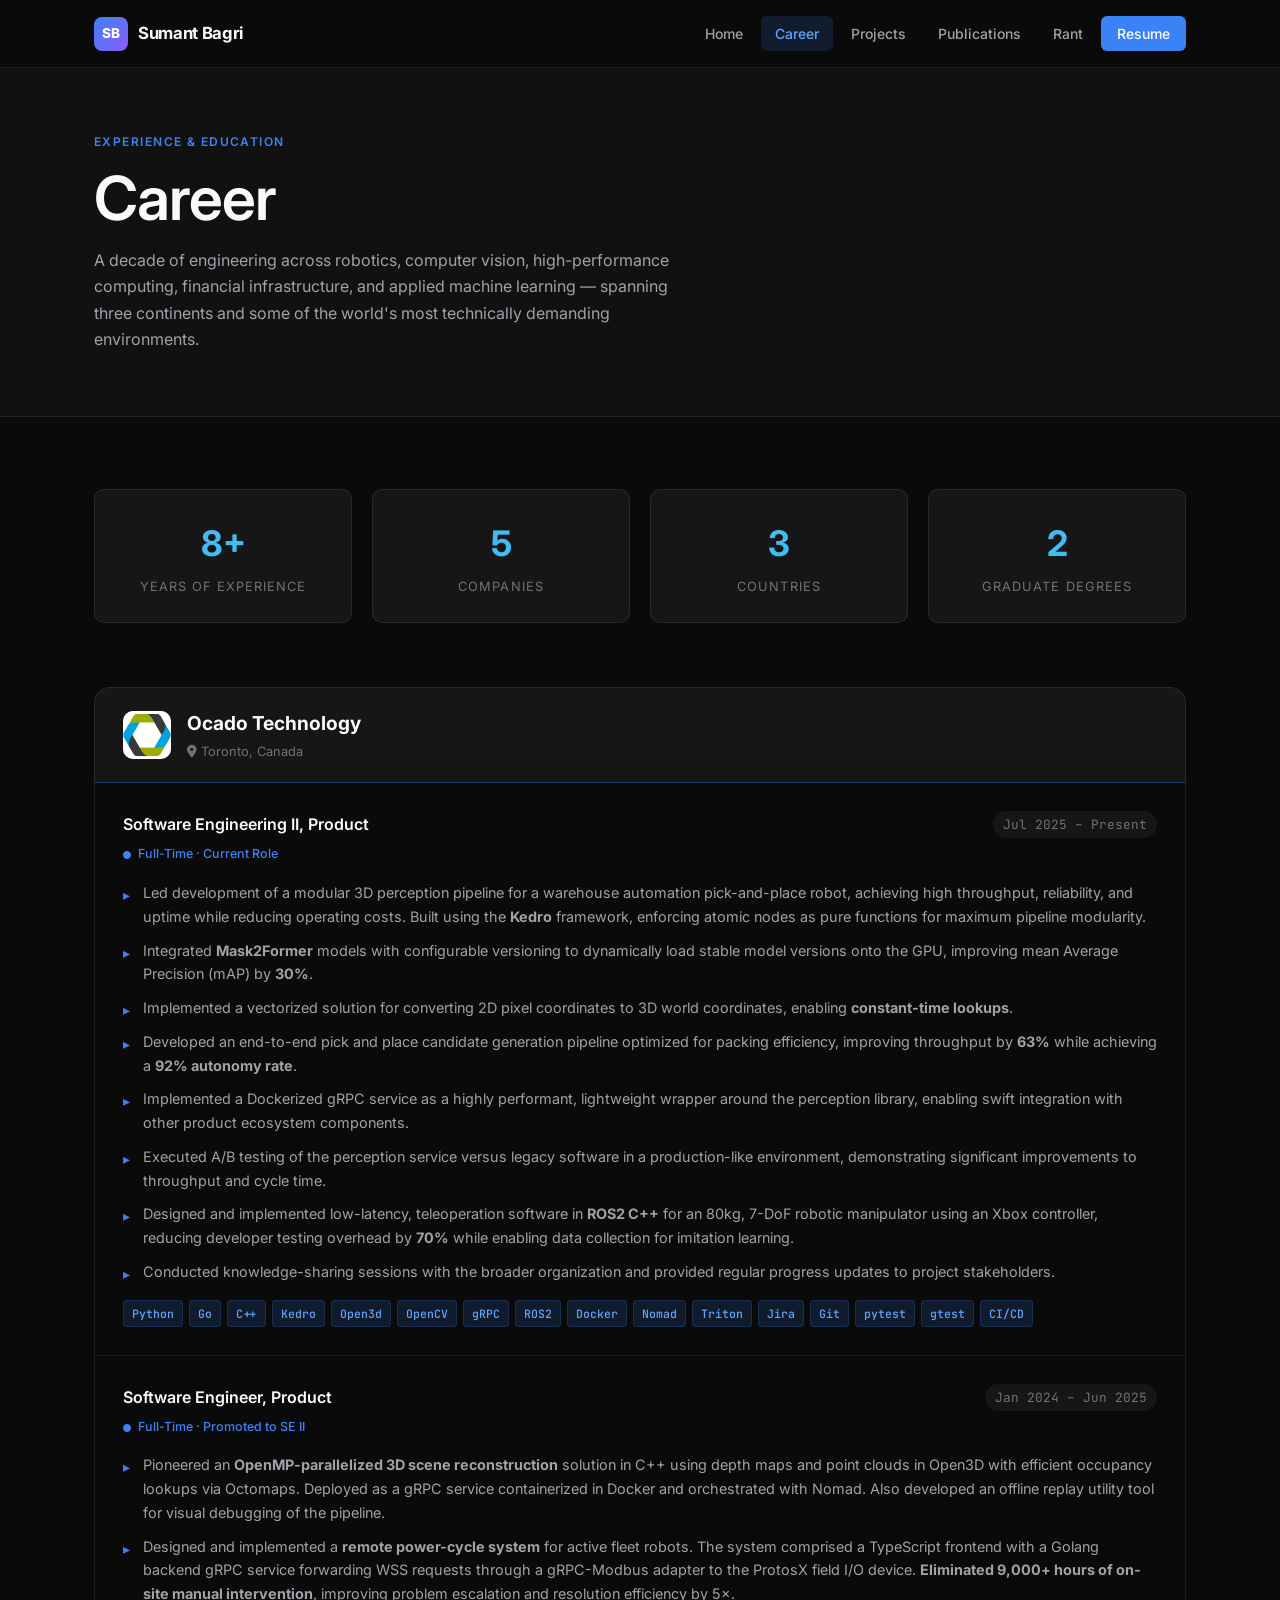
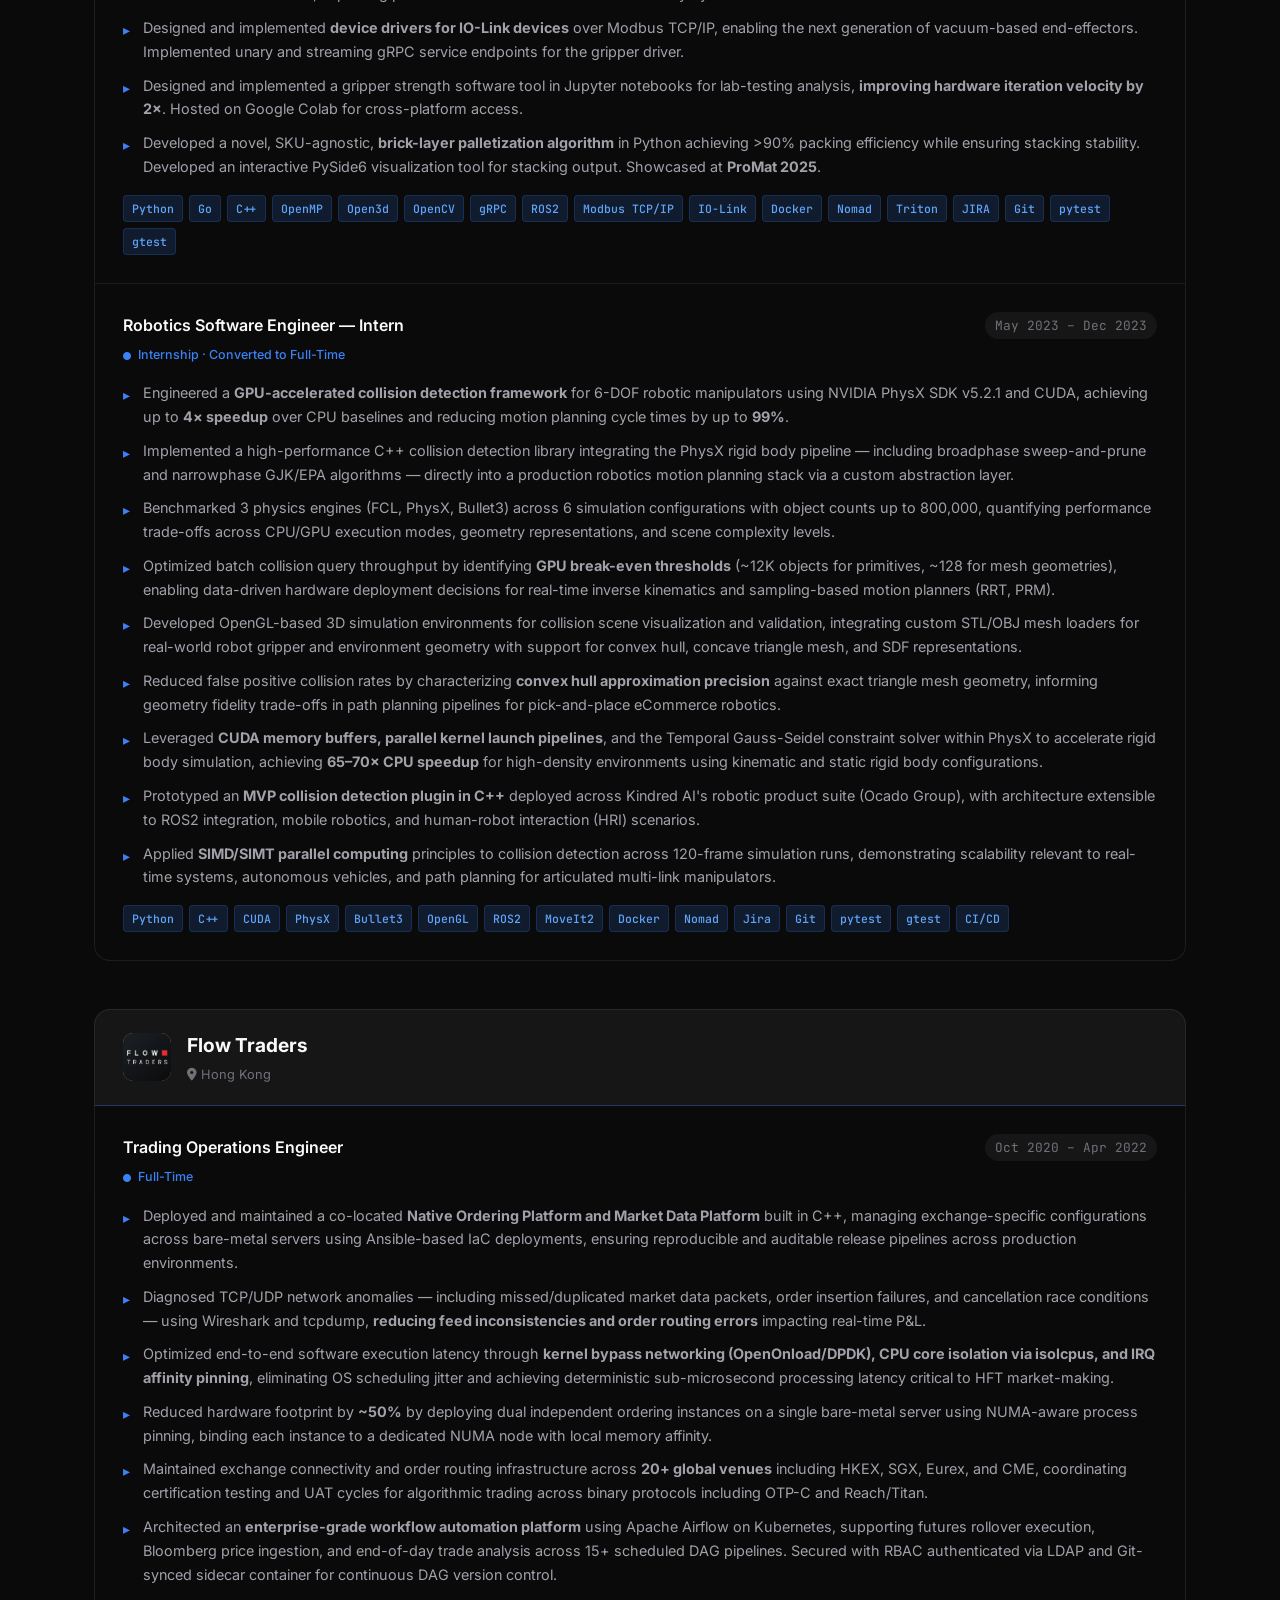
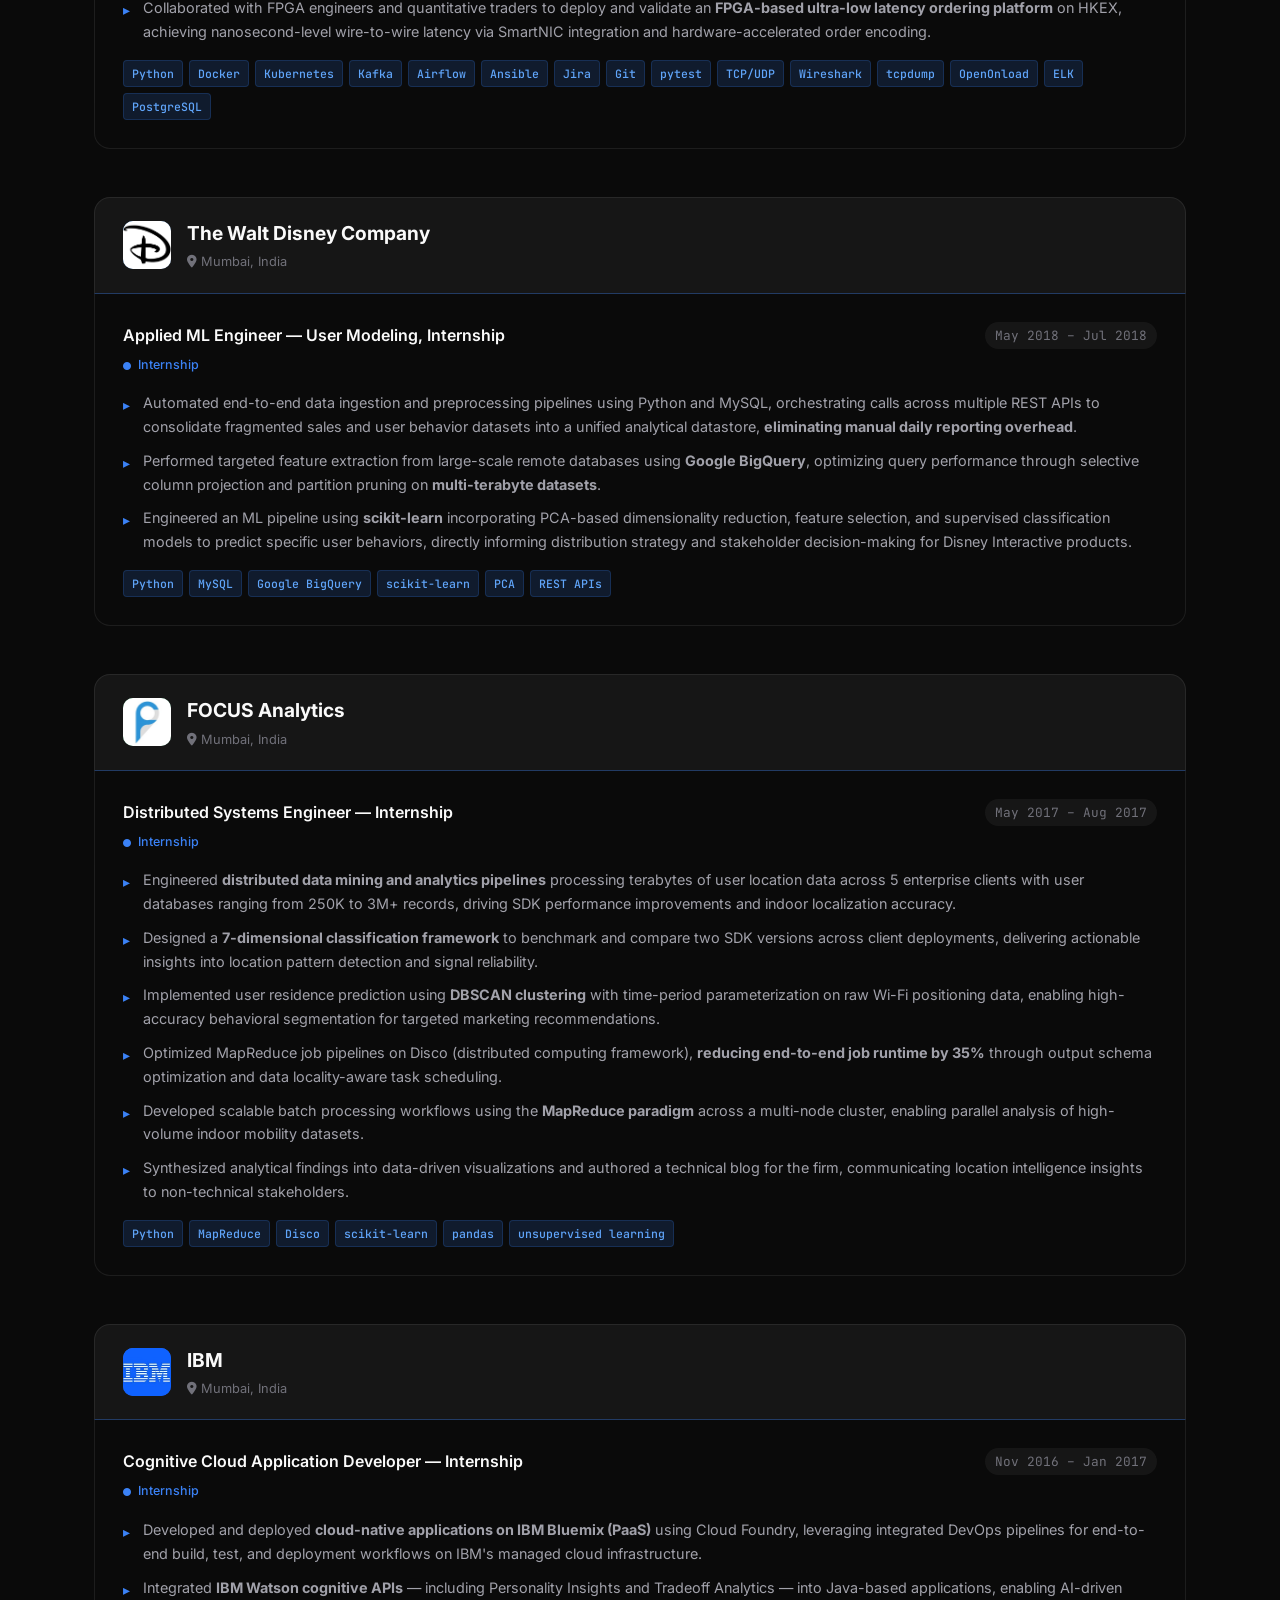
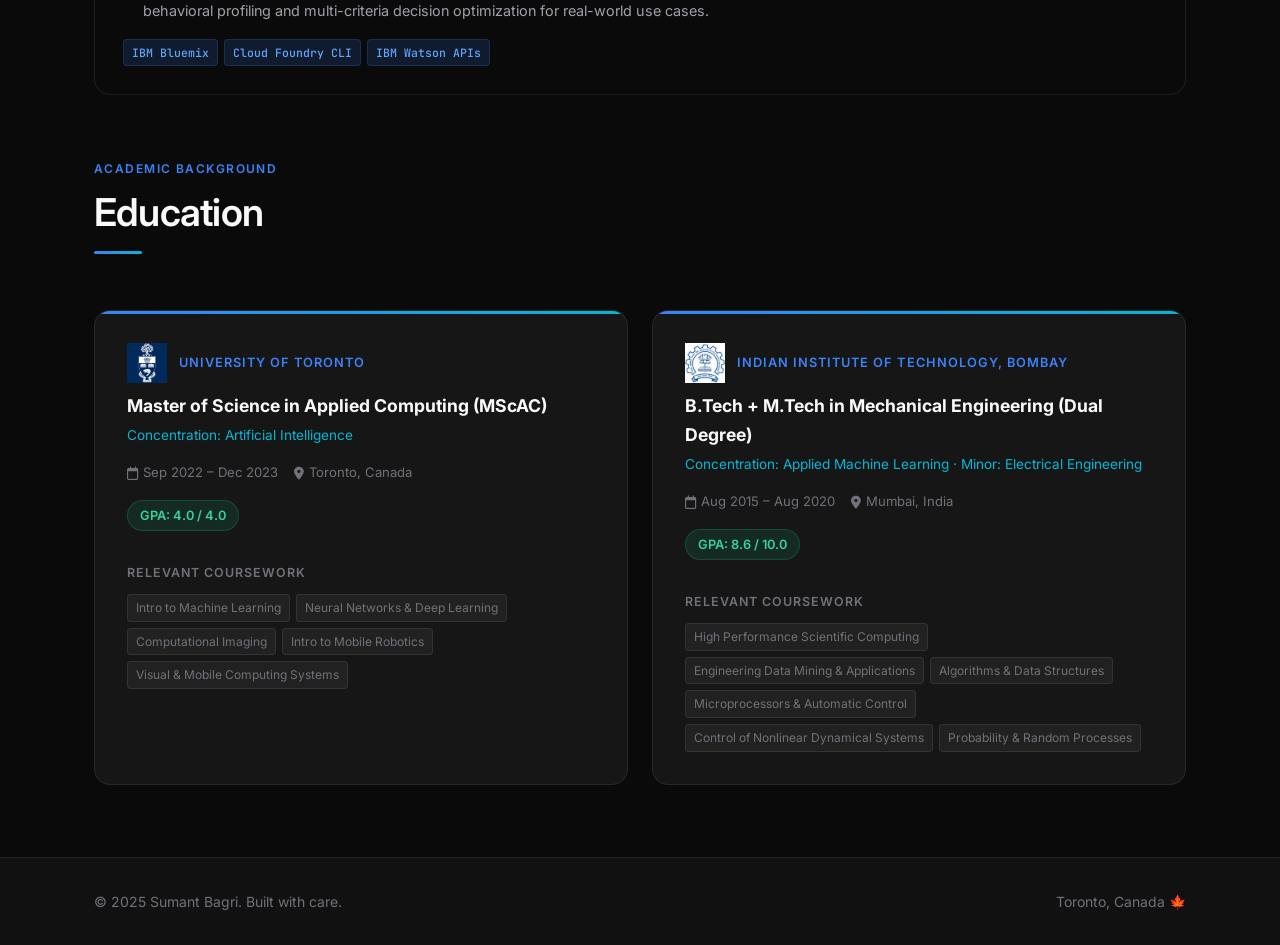
==== commit 7d06eeeb: "update(experience): sync skill tags from Google Drive source of truth - Ocado SE II: add Git, pytest" ====
--- a/career.html
+++ b/career.html
@@ -10,6 +10,7 @@
     <link href="https://fonts.googleapis.com/css2?family=Inter:wght@400;500;600;700;800&family=JetBrains+Mono:wght@400;500&display=swap" rel="stylesheet" />
     <link rel="stylesheet" href="https://cdnjs.cloudflare.com/ajax/libs/font-awesome/6.5.0/css/all.min.css" />
     <link rel="stylesheet" href="css/style.css" />
+    <link rel="icon" type="image/x-icon" href="assets/favicon.ico" />
 </head>
 <body>
 
@@ -100,7 +101,7 @@
                         <li>Conducted knowledge-sharing sessions with the broader organization and provided regular progress updates to project stakeholders.</li>
                     </ul>
                     <div class="role-skills">
-                        <span class="role-skill">Python</span><span class="role-skill">Go</span><span class="role-skill">C++</span><span class="role-skill">Kedro</span><span class="role-skill">Open3d</span><span class="role-skill">OpenCV</span><span class="role-skill">gRPC</span><span class="role-skill">ROS2</span><span class="role-skill">Docker</span><span class="role-skill">Nomad</span><span class="role-skill">Triton</span><span class="role-skill">Jira</span><span class="role-skill">CI/CD</span>
+                        <span class="role-skill">Python</span><span class="role-skill">Go</span><span class="role-skill">C++</span><span class="role-skill">Kedro</span><span class="role-skill">Open3d</span><span class="role-skill">OpenCV</span><span class="role-skill">gRPC</span><span class="role-skill">ROS2</span><span class="role-skill">Docker</span><span class="role-skill">Nomad</span><span class="role-skill">Triton</span><span class="role-skill">Jira</span><span class="role-skill">Git</span><span class="role-skill">pytest</span><span class="role-skill">gtest</span><span class="role-skill">CI/CD</span>
                     </div>
                 </div>
 
@@ -119,7 +120,7 @@
                         <li>Developed a novel, SKU-agnostic, <strong>brick-layer palletization algorithm</strong> in Python achieving &gt;90% packing efficiency while ensuring stacking stability. Developed an interactive PySide6 visualization tool for stacking output. Showcased at <strong>ProMat 2025</strong>.</li>
                     </ul>
                     <div class="role-skills">
-                        <span class="role-skill">Python</span><span class="role-skill">Go</span><span class="role-skill">C++</span><span class="role-skill">OpenMP</span><span class="role-skill">Open3d</span><span class="role-skill">OpenCV</span><span class="role-skill">gRPC</span><span class="role-skill">ROS2</span><span class="role-skill">Modbus TCP/IP</span><span class="role-skill">IO-Link</span><span class="role-skill">Docker</span><span class="role-skill">Nomad</span>
+                        <span class="role-skill">Python</span><span class="role-skill">Go</span><span class="role-skill">C++</span><span class="role-skill">OpenMP</span><span class="role-skill">Open3d</span><span class="role-skill">OpenCV</span><span class="role-skill">gRPC</span><span class="role-skill">ROS2</span><span class="role-skill">Modbus TCP/IP</span><span class="role-skill">IO-Link</span><span class="role-skill">Docker</span><span class="role-skill">Nomad</span><span class="role-skill">Triton</span><span class="role-skill">JIRA</span><span class="role-skill">Git</span><span class="role-skill">pytest</span><span class="role-skill">gtest</span>
                     </div>
                 </div>
 
@@ -142,7 +143,7 @@
                         <li>Applied <strong>SIMD/SIMT parallel computing</strong> principles to collision detection across 120-frame simulation runs, demonstrating scalability relevant to real-time systems, autonomous vehicles, and path planning for articulated multi-link manipulators.</li>
                     </ul>
                     <div class="role-skills">
-                        <span class="role-skill">Python</span><span class="role-skill">C++</span><span class="role-skill">CUDA</span><span class="role-skill">PhysX</span><span class="role-skill">Bullet3</span><span class="role-skill">OpenGL</span><span class="role-skill">ROS2</span><span class="role-skill">MoveIt2</span><span class="role-skill">Docker</span><span class="role-skill">CI/CD</span>
+                        <span class="role-skill">Python</span><span class="role-skill">C++</span><span class="role-skill">CUDA</span><span class="role-skill">PhysX</span><span class="role-skill">Bullet3</span><span class="role-skill">OpenGL</span><span class="role-skill">ROS2</span><span class="role-skill">MoveIt2</span><span class="role-skill">Docker</span><span class="role-skill">Nomad</span><span class="role-skill">Jira</span><span class="role-skill">Git</span><span class="role-skill">pytest</span><span class="role-skill">gtest</span><span class="role-skill">CI/CD</span>
                     </div>
                 </div>
             </div>
@@ -174,7 +175,7 @@
                         <li>Collaborated with FPGA engineers and quantitative traders to deploy and validate an <strong>FPGA-based ultra-low latency ordering platform</strong> on HKEX, achieving nanosecond-level wire-to-wire latency via SmartNIC integration and hardware-accelerated order encoding.</li>
                     </ul>
                     <div class="role-skills">
-                        <span class="role-skill">Python</span><span class="role-skill">Docker</span><span class="role-skill">Kubernetes</span><span class="role-skill">Kafka</span><span class="role-skill">Airflow</span><span class="role-skill">Ansible</span><span class="role-skill">TCP/UDP</span><span class="role-skill">Wireshark</span><span class="role-skill">OpenOnload</span><span class="role-skill">DPDK</span><span class="role-skill">ELK</span><span class="role-skill">PostgreSQL</span>
+                        <span class="role-skill">Python</span><span class="role-skill">Docker</span><span class="role-skill">Kubernetes</span><span class="role-skill">Kafka</span><span class="role-skill">Airflow</span><span class="role-skill">Ansible</span><span class="role-skill">Jira</span><span class="role-skill">Git</span><span class="role-skill">pytest</span><span class="role-skill">TCP/UDP</span><span class="role-skill">Wireshark</span><span class="role-skill">tcpdump</span><span class="role-skill">OpenOnload</span><span class="role-skill">ELK</span><span class="role-skill">PostgreSQL</span>
                     </div>
                 </div>
             </div>
@@ -233,7 +234,7 @@
                         <li>Synthesized analytical findings into data-driven visualizations and authored a technical blog for the firm, communicating location intelligence insights to non-technical stakeholders.</li>
                     </ul>
                     <div class="role-skills">
-                        <span class="role-skill">Python</span><span class="role-skill">MapReduce</span><span class="role-skill">Disco</span><span class="role-skill">scikit-learn</span><span class="role-skill">pandas</span><span class="role-skill">DBSCAN</span>
+                        <span class="role-skill">Python</span><span class="role-skill">MapReduce</span><span class="role-skill">Disco</span><span class="role-skill">scikit-learn</span><span class="role-skill">pandas</span><span class="role-skill">unsupervised learning</span>
                     </div>
                 </div>
             </div>
@@ -260,7 +261,7 @@
                         <li>Integrated <strong>IBM Watson cognitive APIs</strong> — including Personality Insights and Tradeoff Analytics — into Java-based applications, enabling AI-driven behavioral profiling and multi-criteria decision optimization for real-world use cases.</li>
                     </ul>
                     <div class="role-skills">
-                        <span class="role-skill">IBM Bluemix</span><span class="role-skill">Cloud Foundry CLI</span><span class="role-skill">IBM Watson APIs</span><span class="role-skill">Java</span>
+                        <span class="role-skill">IBM Bluemix</span><span class="role-skill">Cloud Foundry CLI</span><span class="role-skill">IBM Watson APIs</span>
                     </div>
                 </div>
             </div>
--- a/css/style.css
+++ b/css/style.css
@@ -1039,8 +1039,7 @@
 }
 @media (max-width: 768px) {
     :root { --nav-h: 60px; }
-    .hero-inner { grid-template-columns: 1fr; gap: 40px; }
-    .hero-portrait-wrap { order: -1; }
+    .hero-inner { grid-template-columns: 1fr; gap: 32px; }
     .portrait-ring { width: 220px; height: 220px; }
     .about-grid { grid-template-columns: 1fr; }
     .about-full { grid-column: auto; }
@@ -1240,4 +1239,6 @@
 @media (max-width: 768px) {
     .hobbies-compact { grid-template-columns: repeat(2, 1fr); }
     .skills-grid-compact { grid-template-columns: 1fr; }
-}
+    .hero-portrait-wrap { order: 1; width: 240px; height: 240px; }
+    .portrait-ring { width: 200px; height: 200px; }
+}
